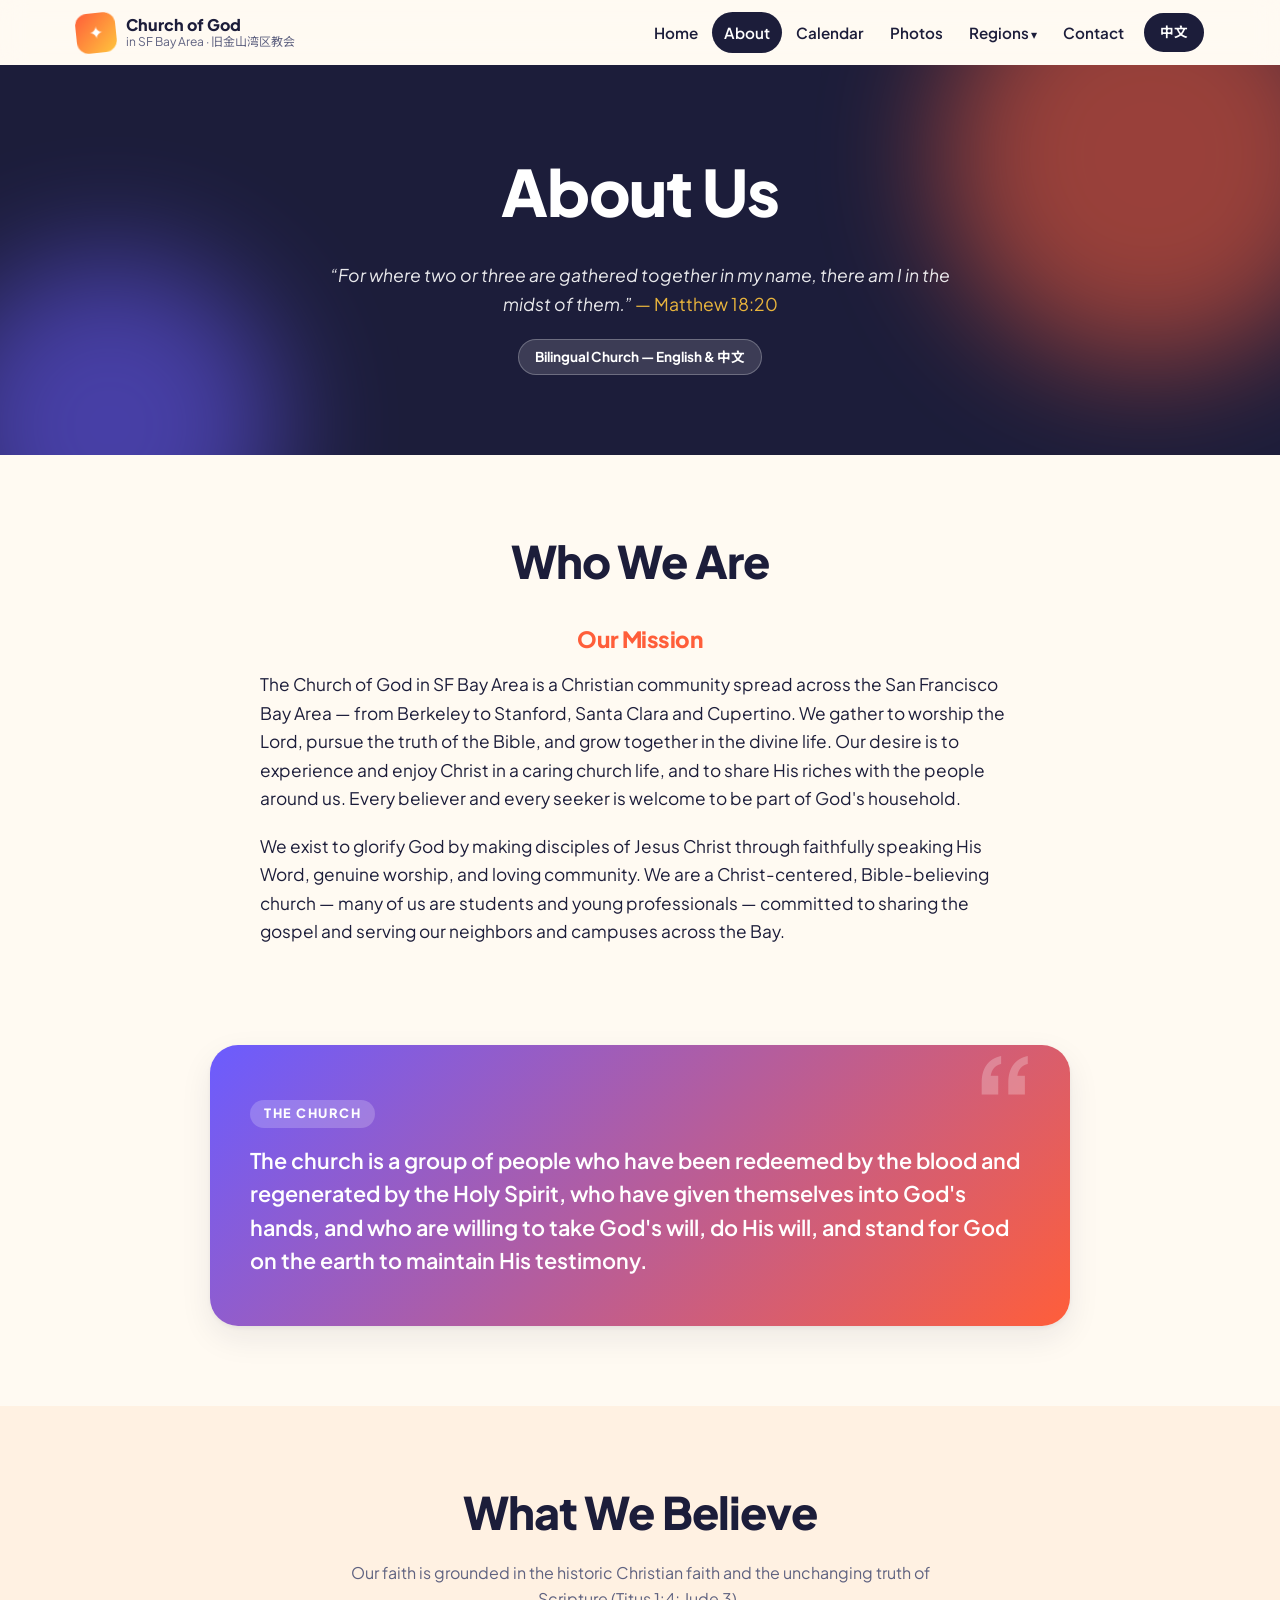
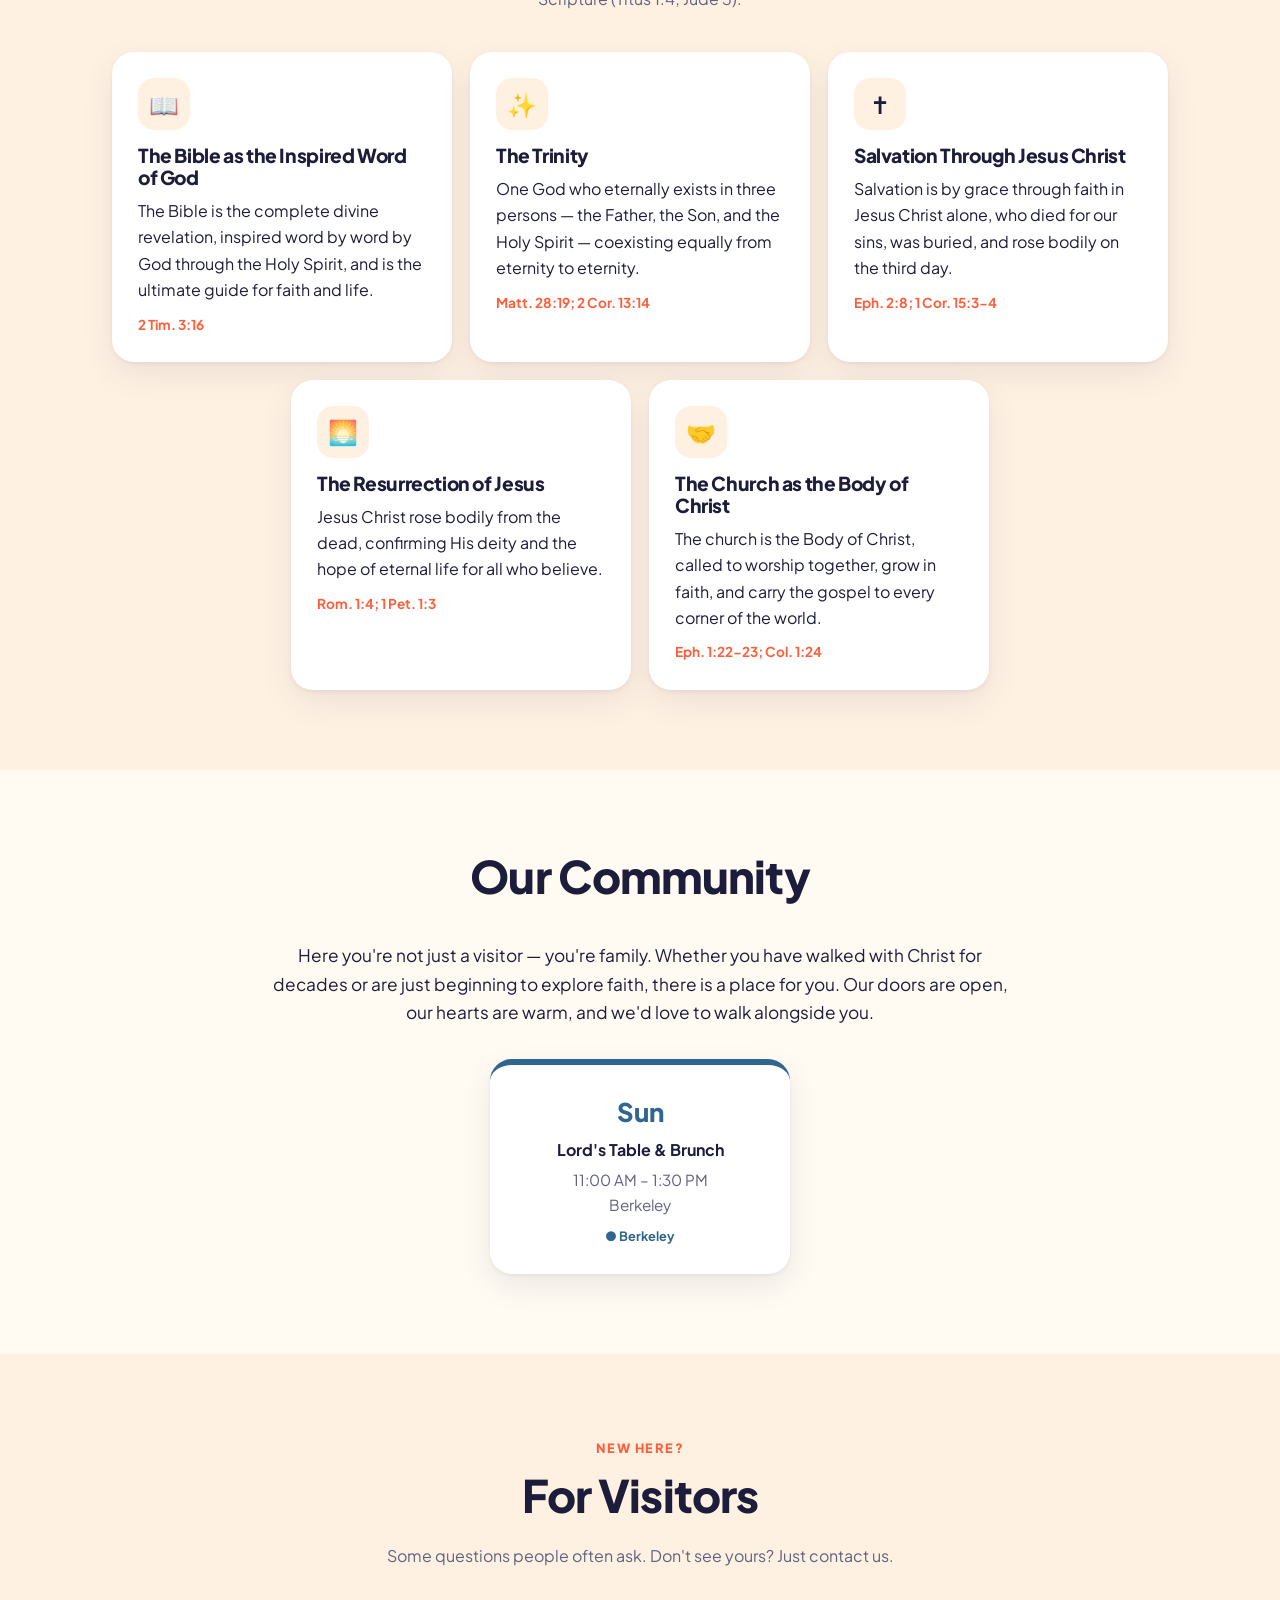
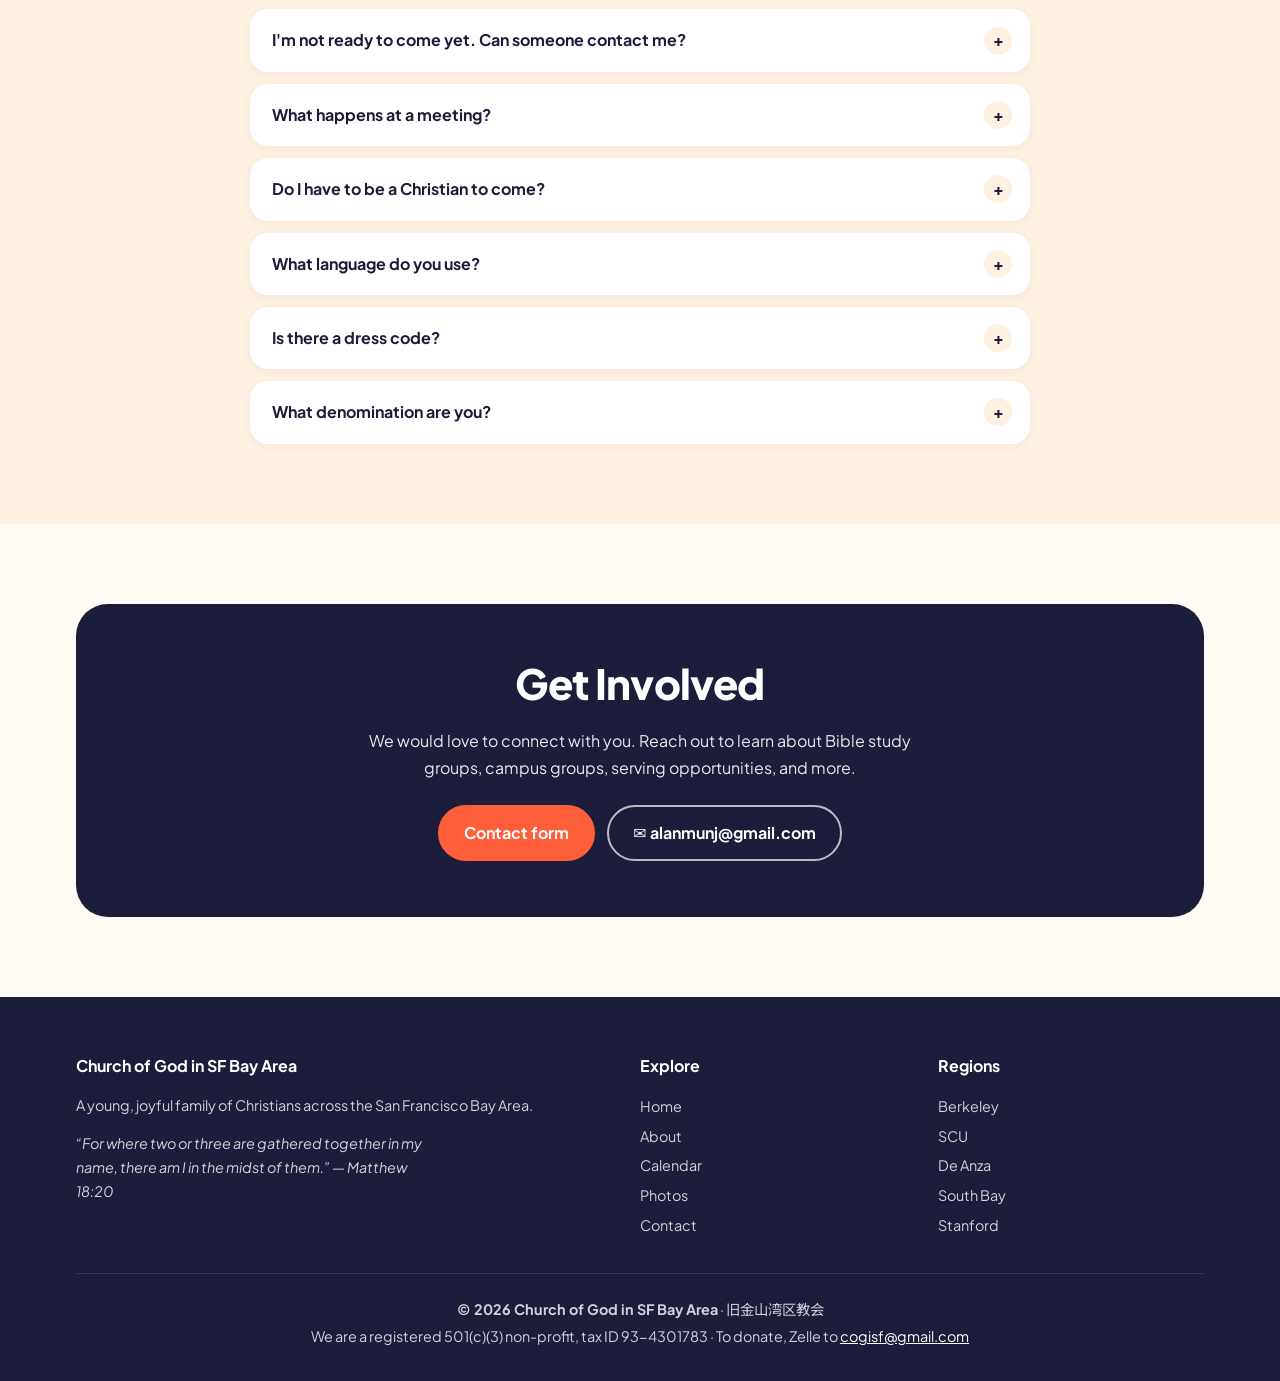
==== about.html @ 0b951b3f "Redesign: English default with 中文 toggle, About Us and Photos pages, SEO, Berkeley Sunday ends 1:30 " ====
<!doctype html>
<html lang="en">
<head>
  <meta charset="utf-8">
  <meta name="viewport" content="width=device-width, initial-scale=1">
  <title>About Us · Church of God in SF Bay Area</title>
  <meta name="description" content="About the Church of God in SF Bay Area (旧金山湾区教会): who we are, what we believe, our community, and answers for first-time visitors.">
  <link rel="canonical" href="https://cog-sf-bay.pages.dev/about">
  <meta property="og:type" content="website">
  <meta property="og:site_name" content="Church of God in SF Bay Area">
  <meta property="og:title" content="About Us · Church of God in SF Bay Area">
  <meta property="og:url" content="https://cog-sf-bay.pages.dev/about">
  <link rel="icon" href="favicon.svg" type="image/svg+xml">
  <script>try{if(localStorage.getItem("lang")==="zh")document.documentElement.lang="zh-CN"}catch(e){}</script>
  <link rel="preconnect" href="https://fonts.googleapis.com">
  <link rel="preconnect" href="https://fonts.gstatic.com" crossorigin>
  <link rel="stylesheet" href="https://fonts.googleapis.com/css2?family=Plus+Jakarta+Sans:wght@400;600;700;800&family=Noto+Sans+SC:wght@400;700;800&display=swap">
  <link rel="stylesheet" href="css/style.css">
</head>
<body data-title-en="About Us · Church of God in SF Bay Area" data-title-zh="关于我们 · 旧金山湾区教会">
  <header id="site-header"></header>

  <main>
    <section class="page-hero">
      <span class="blob b1"></span><span class="blob b2"></span>
      <div class="container">
        <h1><span class="en">About Us</span><span class="zh">关于我们</span></h1>
        <p class="verse">
          <span class="en">“For where two or three are gathered together in my name, there am I in the midst of them.” <cite>— Matthew 18:20</cite></span>
          <span class="zh">“因为无论在哪里，有两三个人奉我的名聚会，那里就有我在他们中间。” <cite>—— 马太福音 18:20</cite></span>
        </p>
        <span class="pill"><span class="en">Bilingual Church — English &amp; 中文</span><span class="zh">双语教会 — English &amp; 中文</span></span>
      </div>
    </section>

    <!-- Who We Are -->
    <section>
      <div class="container">
        <div class="section-head reveal">
          <h2 class="section-title"><span class="en">Who We Are</span><span class="zh">我们是谁</span></h2>
        </div>
        <div class="prose reveal">
          <h3 class="mission-title"><span class="en">Our Mission</span><span class="zh">我们的使命</span></h3>
          <p>
            <span class="en">The Church of God in SF Bay Area is a Christian community spread across the San Francisco Bay Area — from Berkeley to Stanford, Santa Clara and Cupertino. We gather to worship the Lord, pursue the truth of the Bible, and grow together in the divine life. Our desire is to experience and enjoy Christ in a caring church life, and to share His riches with the people around us. Every believer and every seeker is welcome to be part of God's household.</span>
            <span class="zh">旧金山湾区教会是遍布湾区的一群基督徒——从伯克利到斯坦福、圣塔克拉拉和库比蒂诺。我们聚在一起敬拜主、追求圣经的真理，并在神圣的生命里一同长大。我们的心愿是在彼此相顾的教会生活中经历并享受基督，也把基督的丰富分享给身边的人。欢迎每一位信徒和慕道朋友来成为神家里的人。</span>
          </p>
          <p>
            <span class="en">We exist to glorify God by making disciples of Jesus Christ through faithfully speaking His Word, genuine worship, and loving community. We are a Christ-centered, Bible-believing church — many of us are students and young professionals — committed to sharing the gospel and serving our neighbors and campuses across the Bay.</span>
            <span class="zh">我们存在是为了荣耀神：借着忠信地讲说神的话、真实的敬拜和相爱的群体，使人作耶稣基督的门徒。我们是以基督为中心、相信圣经的教会——其中很多是学生和年轻上班族——致力于传扬福音，服事湾区的邻舍和校园。</span>
          </p>
        </div>
      </div>
    </section>

    <!-- The Church -->
    <section style="padding-top: 0">
      <div class="container">
        <blockquote class="church-quote reveal">
          <span class="label"><span class="en">THE CHURCH</span><span class="zh">教会</span></span><br>
          <span class="en">The church is a group of people who have been redeemed by the blood and regenerated by the Holy Spirit, who have given themselves into God's hands, and who are willing to take God's will, do His will, and stand for God on the earth to maintain His testimony.</span>
          <span class="zh">教会是一班被血救赎、被圣灵重生的人，他们把自己交在神的手中，愿意接受神的旨意、遵行神的旨意，在地上为神站住，维持神的见证。</span>
        </blockquote>
      </div>
    </section>

    <!-- What We Believe -->
    <section class="calendar-section">
      <div class="container">
        <div class="section-head reveal">
          <h2 class="section-title"><span class="en">What We Believe</span><span class="zh">我们的信仰</span></h2>
          <p><span class="en">Our faith is grounded in the historic Christian faith and the unchanging truth of Scripture (Titus 1:4; Jude 3).</span><span class="zh">我们的信仰建立在历代基督徒共同的信仰和永不改变的圣经真理上（多一4；犹3）。</span></p>
        </div>
        <div class="belief-grid">
          <div class="belief reveal">
            <div class="icon">📖</div>
            <h3><span class="en">The Bible as the Inspired Word of God</span><span class="zh">圣经是神所默示的话</span></h3>
            <p><span class="en">The Bible is the complete divine revelation, inspired word by word by God through the Holy Spirit, and is the ultimate guide for faith and life.</span><span class="zh">圣经是神完整的启示，是神借着圣灵逐字默示的，是信仰和生活最终的准则。</span></p>
            <div class="refs"><span class="en">2 Tim. 3:16</span><span class="zh">提后三16</span></div>
          </div>
          <div class="belief reveal">
            <div class="icon">✨</div>
            <h3><span class="en">The Trinity</span><span class="zh">三一神</span></h3>
            <p><span class="en">One God who eternally exists in three persons — the Father, the Son, and the Holy Spirit — coexisting equally from eternity to eternity.</span><span class="zh">独一的神，永远存在为父、子、圣灵三者，从永远到永远同时并存、同等。</span></p>
            <div class="refs"><span class="en">Matt. 28:19; 2 Cor. 13:14</span><span class="zh">太二八19；林后十三14</span></div>
          </div>
          <div class="belief reveal">
            <div class="icon">✝️</div>
            <h3><span class="en">Salvation Through Jesus Christ</span><span class="zh">借着耶稣基督得救</span></h3>
            <p><span class="en">Salvation is by grace through faith in Jesus Christ alone, who died for our sins, was buried, and rose bodily on the third day.</span><span class="zh">得救是本乎恩、借着信，唯独信耶稣基督。祂为我们的罪死了，埋葬了，第三天身体复活。</span></p>
            <div class="refs"><span class="en">Eph. 2:8; 1 Cor. 15:3-4</span><span class="zh">弗二8；林前十五3～4</span></div>
          </div>
          <div class="belief reveal">
            <div class="icon">🌅</div>
            <h3><span class="en">The Resurrection of Jesus</span><span class="zh">耶稣的复活</span></h3>
            <p><span class="en">Jesus Christ rose bodily from the dead, confirming His deity and the hope of eternal life for all who believe.</span><span class="zh">耶稣基督身体从死里复活，证实祂是神，也给一切信的人永远生命的盼望。</span></p>
            <div class="refs"><span class="en">Rom. 1:4; 1 Pet. 1:3</span><span class="zh">罗一4；彼前一3</span></div>
          </div>
          <div class="belief reveal">
            <div class="icon">🤝</div>
            <h3><span class="en">The Church as the Body of Christ</span><span class="zh">教会是基督的身体</span></h3>
            <p><span class="en">The church is the Body of Christ, called to worship together, grow in faith, and carry the gospel to every corner of the world.</span><span class="zh">教会是基督的身体，蒙召一同敬拜、在信心里长大，并把福音带到地极。</span></p>
            <div class="refs"><span class="en">Eph. 1:22-23; Col. 1:24</span><span class="zh">弗一22～23；西一24</span></div>
          </div>
        </div>
      </div>
    </section>

    <!-- Our Community -->
    <section>
      <div class="container">
        <div class="section-head reveal">
          <h2 class="section-title"><span class="en">Our Community</span><span class="zh">我们的群体</span></h2>
        </div>
        <div class="prose reveal" style="text-align:center; margin-bottom: 32px">
          <p>
            <span class="en">Here you're not just a visitor — you're family. Whether you have walked with Christ for decades or are just beginning to explore faith, there is a place for you. Our doors are open, our hearts are warm, and we'd love to walk alongside you.</span>
            <span class="zh">在这里，你不只是访客，而是家人。不论你已经跟随基督几十年，还是刚开始认识信仰，这里都有你的位置。我们的门敞开着，我们的心是火热的，很愿意与你同行。</span>
          </p>
        </div>
        <div id="weekly-root" class="reveal"></div>
      </div>
    </section>

    <!-- For Visitors (FAQ) -->
    <section class="calendar-section">
      <div class="container">
        <div class="section-head reveal">
          <span class="eyebrow"><span class="en">New here?</span><span class="zh">第一次来？</span></span>
          <h2 class="section-title"><span class="en">For Visitors</span><span class="zh">给新朋友</span></h2>
          <p><span class="en">Some questions people often ask. Don't see yours? Just contact us.</span><span class="zh">大家常问的问题。没有找到你的问题？欢迎直接联系我们。</span></p>
        </div>
        <div class="faq reveal">
          <details>
            <summary><span class="en">I'm not ready to come yet. Can someone contact me?</span><span class="zh">我还没准备好来聚会，可以先有人联系我吗？</span></summary>
            <div class="answer"><span class="en">Of course! Coming to a meeting isn't the only way to get to know us. Leave your contact info through the contact form and we'll reach out in whatever way is most comfortable for you.</span><span class="zh">当然可以！来聚会不是认识我们的唯一方式。通过联系表格留下你的联系方式，我们会用你觉得最舒服的方式联系你。</span></div>
          </details>
          <details>
            <summary><span class="en">What happens at a meeting?</span><span class="zh">聚会是什么样的？</span></summary>
            <div class="answer"><span class="en">Expect a warm welcome and joyful people. We sing to the Lord, read and share the Bible, pray together, and often share a meal. There's no fixed ritual — we simply want to worship the Lord in spirit and truthfulness (John 4:24).</span><span class="zh">你会受到热情的欢迎，见到一群喜乐的人。我们一起向主唱诗、读经分享、祷告，常常也一起吃饭。没有固定的仪式——我们只是愿意在灵和真实里敬拜主（约四24）。</span></div>
          </details>
          <details>
            <summary><span class="en">Do I have to be a Christian to come?</span><span class="zh">一定要是基督徒才能来吗？</span></summary>
            <div class="answer"><span class="en">Not at all. Friends who are curious about the Bible or about Jesus are very welcome. Come with your questions!</span><span class="zh">完全不用。对圣经或耶稣好奇的朋友都非常欢迎，带着你的问题来吧！</span></div>
          </details>
          <details>
            <summary><span class="en">What language do you use?</span><span class="zh">聚会用什么语言？</span></summary>
            <div class="answer"><span class="en">We are a bilingual church. Meetings use English and Chinese (中文), and someone is always happy to help translate.</span><span class="zh">我们是双语教会，聚会使用英文和中文，也总有人乐意帮忙翻译。</span></div>
          </details>
          <details>
            <summary><span class="en">Is there a dress code?</span><span class="zh">需要穿正装吗？</span></summary>
            <div class="answer"><span class="en">No dress code — come as you are.</span><span class="zh">没有着装要求，穿得自在就好。</span></div>
          </details>
          <details>
            <summary><span class="en">What denomination are you?</span><span class="zh">你们属于哪个宗派？</span></summary>
            <div class="answer"><span class="en">We are not part of any denomination. We simply meet as Christians in the Bay Area and receive all believers, just as Christ has received us (Rom. 15:7).</span><span class="zh">我们不属于任何宗派，只是在湾区单纯地以基督徒的身份聚会，接纳所有信徒，正如基督接纳了我们（罗十五7）。</span></div>
          </details>
        </div>
      </div>
    </section>

    <!-- Get Involved -->
    <section id="contact">
      <div class="container">
        <div class="cta-band reveal">
          <span class="blob b1"></span><span class="blob b2"></span>
          <h2><span class="en">Get Involved</span><span class="zh">参与其中</span></h2>
          <p><span class="en">We would love to connect with you. Reach out to learn about Bible study groups, campus groups, serving opportunities, and more.</span><span class="zh">很希望认识你！欢迎联系我们，了解读经小组、校园小组、服事机会等等。</span></p>
          <div id="contact-root"></div>
        </div>
      </div>
    </section>
  </main>

  <footer id="site-footer"></footer>

  <script src="data/site.js"></script>
  <script src="data/schedule.js"></script>
  <script src="data/photos.js"></script>
  <script src="js/app.js"></script>
</body>
</html>
---- css/style.css ----
:root {
  --bg: #fffaf2;
  --surface: #ffffff;
  --surface-2: #fff1e2;
  --ink: #1c1d3a;
  --muted: #5f6280;
  --line: #efe6d8;
  --coral: #ff5e3a;
  --sun: #ffc53d;
  --teal: #12a594;
  --violet: #6b5cff;
  --radius: 22px;
  --shadow: 0 2px 4px rgba(28, 29, 58, 0.05), 0 12px 32px rgba(28, 29, 58, 0.08);
  --font: "Plus Jakarta Sans", "Noto Sans SC", "PingFang SC", "Microsoft YaHei", system-ui, sans-serif;
}

* { box-sizing: border-box; }

html { scroll-behavior: smooth; scroll-padding-top: 84px; }

body {
  margin: 0;
  background: var(--bg);
  color: var(--ink);
  font-family: var(--font);
  font-size: 16px;
  line-height: 1.65;
}
/* The tilted marquee and floating blobs poke past the edges; clip them without
   creating a scroll container (which would break the sticky header). */
main { overflow-x: clip; }

/* English is the default; 中文 shows when <html lang="zh-CN">. */
html:not([lang="zh-CN"]) .zh { display: none !important; }
html[lang="zh-CN"] .en { display: none !important; }

a { color: var(--coral); }
img { max-width: 100%; display: block; }

h1, h2, h3 { line-height: 1.15; margin: 0 0 0.5em; letter-spacing: -0.02em; }

.container { max-width: 1160px; margin: 0 auto; padding: 0 16px; }

section { padding: 80px 0; }

.eyebrow {
  display: inline-block;
  font-size: 0.8rem;
  font-weight: 800;
  letter-spacing: 0.12em;
  text-transform: uppercase;
  color: var(--coral);
  margin-bottom: 10px;
}

.section-head { text-align: center; margin-bottom: 40px; }
.section-head p { color: var(--muted); max-width: 620px; margin: 0 auto; }
.section-title { font-size: clamp(1.9rem, 4.5vw, 2.8rem); font-weight: 800; }

.muted { color: var(--muted); }
.empty-note { text-align: center; color: var(--muted); margin: 0; }

/* ---------- buttons ---------- */

.btn {
  display: inline-flex;
  align-items: center;
  gap: 8px;
  padding: 13px 24px;
  border-radius: 999px;
  background: var(--coral);
  color: #fff;
  text-decoration: none;
  font-weight: 700;
  border: 2px solid var(--coral);
  transition: transform 0.15s, box-shadow 0.15s;
  cursor: pointer;
  font-family: inherit;
  font-size: 1rem;
}
.btn:hover { transform: translateY(-2px); box-shadow: 0 8px 20px rgba(255, 94, 58, 0.35); }
.btn-ghost { background: transparent; color: var(--ink); border-color: var(--ink); }
.btn-ghost:hover { box-shadow: 0 8px 20px rgba(28, 29, 58, 0.15); }
.btn-white { background: #fff; color: var(--ink); border-color: #fff; }
.btn-outline-white { background: transparent; color: #fff; border-color: rgba(255, 255, 255, 0.7); }

/* ---------- header ---------- */

#site-header {
  position: sticky;
  top: 0;
  z-index: 50;
  background: rgba(255, 250, 242, 0.85);
  backdrop-filter: blur(12px);
  -webkit-backdrop-filter: blur(12px);
  transition: box-shadow 0.2s;
}
#site-header.scrolled { box-shadow: 0 4px 20px rgba(28, 29, 58, 0.08); }
.header-inner {
  max-width: 1160px;
  margin: 0 auto;
  padding: 12px 16px;
  display: flex;
  align-items: center;
  gap: 12px;
}
.brand {
  display: flex;
  align-items: center;
  gap: 10px;
  color: var(--ink);
  text-decoration: none;
  margin-right: auto;
}
.brand-logo {
  width: 40px;
  height: 40px;
  border-radius: 12px;
  background: linear-gradient(135deg, var(--coral), var(--sun));
  color: #fff;
  display: grid;
  place-items: center;
  font-weight: 800;
  font-size: 1.1rem;
  transform: rotate(-6deg);
  transition: transform 0.3s;
}
.brand:hover .brand-logo { transform: rotate(6deg) scale(1.05); }
.brand-text { display: flex; flex-direction: column; line-height: 1.15; }
.brand-text b { font-size: 1rem; font-weight: 800; }
.brand-text small { color: var(--muted); font-size: 0.75rem; }

.nav { display: flex; align-items: center; gap: 2px; }
.nav > a, .nav summary {
  color: var(--ink);
  text-decoration: none;
  padding: 8px 12px;
  border-radius: 999px;
  cursor: pointer;
  font-weight: 600;
  font-size: 0.95rem;
}
.nav > a:hover, .nav summary:hover { background: var(--surface-2); }
.nav > a.active { background: var(--ink); color: #fff; }

.nav-regions { position: relative; }
.nav-regions summary { list-style: none; }
.nav-regions summary::-webkit-details-marker { display: none; }
.nav-regions summary::after { content: " ▾"; font-size: 0.8em; }
.nav-regions .menu {
  position: absolute;
  right: 0;
  top: calc(100% + 8px);
  min-width: 200px;
  background: var(--surface);
  border-radius: 16px;
  box-shadow: var(--shadow);
  padding: 8px;
}
.nav-regions .menu a {
  display: flex;
  align-items: center;
  gap: 10px;
  padding: 9px 12px;
  border-radius: 10px;
  color: var(--ink);
  text-decoration: none;
  font-weight: 600;
}
.nav-regions .menu a:hover { background: var(--surface-2); }

.dot {
  display: inline-block;
  width: 10px;
  height: 10px;
  border-radius: 50%;
  background: var(--rc, var(--coral));
  flex: none;
}

.lang-btn {
  margin-left: 6px;
  border: 2px solid var(--ink);
  background: var(--ink);
  color: #fff;
  border-radius: 999px;
  padding: 6px 14px;
  font: inherit;
  font-weight: 700;
  font-size: 0.85rem;
  cursor: pointer;
  transition: transform 0.15s;
}
.lang-btn:hover { transform: scale(1.06); }

.menu-btn {
  display: none;
  background: var(--ink);
  border: 0;
  color: #fff;
  border-radius: 12px;
  width: 42px;
  height: 42px;
  font-size: 1.2rem;
  cursor: pointer;
}

@media (max-width: 900px) {
  .menu-btn { display: block; }
  .header-inner { flex-wrap: wrap; }
  .nav {
    display: none;
    width: 100%;
    flex-direction: column;
    align-items: stretch;
    padding: 8px 0 12px;
  }
  #site-header.open .nav { display: flex; }
  .nav-regions .menu { position: static; box-shadow: none; background: var(--surface-2); margin: 4px 0; }
  .lang-btn { align-self: flex-start; margin: 8px 12px 0; }
}

/* ---------- hero ---------- */

.hero {
  position: relative;
  overflow: hidden;
  background: var(--ink);
  color: #fff;
  padding: 110px 0 120px;
}
.blob {
  position: absolute;
  border-radius: 50%;
  filter: blur(60px);
  opacity: 0.55;
  animation: float 14s ease-in-out infinite;
}
.blob.b1 { width: 420px; height: 420px; background: var(--coral); top: -120px; right: -80px; }
.blob.b2 { width: 340px; height: 340px; background: var(--violet); bottom: -140px; left: -60px; animation-delay: -5s; }
.blob.b3 { width: 260px; height: 260px; background: var(--sun); top: 40%; left: 55%; opacity: 0.35; animation-delay: -9s; }
@keyframes float {
  0%, 100% { transform: translate(0, 0) scale(1); }
  33% { transform: translate(30px, -20px) scale(1.08); }
  66% { transform: translate(-20px, 25px) scale(0.95); }
}
.hero .container { position: relative; }
.hero-badge {
  display: inline-flex;
  align-items: center;
  gap: 8px;
  background: rgba(255, 255, 255, 0.12);
  border: 1px solid rgba(255, 255, 255, 0.2);
  padding: 6px 14px;
  border-radius: 999px;
  font-size: 0.85rem;
  font-weight: 600;
  margin-bottom: 22px;
}
.hero-badge .pulse {
  width: 8px;
  height: 8px;
  border-radius: 50%;
  background: var(--sun);
  box-shadow: 0 0 0 0 rgba(255, 197, 61, 0.7);
  animation: pulse 2s infinite;
}
@keyframes pulse {
  0% { box-shadow: 0 0 0 0 rgba(255, 197, 61, 0.7); }
  70% { box-shadow: 0 0 0 10px rgba(255, 197, 61, 0); }
  100% { box-shadow: 0 0 0 0 rgba(255, 197, 61, 0); }
}
.hero h1 {
  font-size: clamp(2.6rem, 8vw, 5.2rem);
  font-weight: 800;
  line-height: 1.02;
  max-width: 900px;
}
.hl {
  background: linear-gradient(90deg, var(--sun), var(--coral));
  -webkit-background-clip: text;
  background-clip: text;
  color: transparent;
}
.hero .lead { font-size: clamp(1.05rem, 2.4vw, 1.3rem); max-width: 640px; opacity: 0.9; margin: 0 0 32px; }
.hero-ctas { display: flex; gap: 12px; flex-wrap: wrap; }
.hero-chips { display: flex; flex-wrap: wrap; gap: 10px; margin-top: 44px; }
.hero-chips a {
  display: inline-flex;
  align-items: center;
  gap: 8px;
  color: #fff;
  text-decoration: none;
  background: rgba(255, 255, 255, 0.1);
  border: 1px solid rgba(255, 255, 255, 0.18);
  padding: 8px 16px;
  border-radius: 999px;
  font-weight: 600;
  font-size: 0.9rem;
  transition: background 0.15s, transform 0.15s;
}
.hero-chips a:hover { background: var(--rc); transform: translateY(-3px); }

/* page hero (about, photos) */
.page-hero {
  position: relative;
  overflow: hidden;
  background: var(--ink);
  color: #fff;
  text-align: center;
  padding: 90px 0 80px;
}
.page-hero h1 { font-size: clamp(2.4rem, 7vw, 4rem); font-weight: 800; }
.page-hero .verse { font-size: 1.1rem; opacity: 0.9; max-width: 640px; margin: 0 auto 20px; font-style: italic; }
.page-hero .verse cite { font-style: normal; color: var(--sun); white-space: nowrap; }
.pill {
  display: inline-block;
  background: rgba(255, 255, 255, 0.14);
  border: 1px solid rgba(255, 255, 255, 0.25);
  padding: 6px 16px;
  border-radius: 999px;
  font-size: 0.85rem;
  font-weight: 700;
}

/* ---------- marquee ---------- */

.marquee {
  background: var(--coral);
  color: #fff;
  overflow: hidden;
  white-space: nowrap;
  padding: 16px 0;
  transform: rotate(-1.5deg);
  margin: -14px -10px 0;
  position: relative;
  z-index: 2;
}
.marquee-track {
  display: inline-block;
  animation: marquee 28s linear infinite;
  font-weight: 800;
  font-size: 1.25rem;
  letter-spacing: 0.02em;
}
.marquee-track span { margin: 0 18px; }
.marquee-track .star { color: var(--sun); }
@keyframes marquee {
  from { transform: translateX(0); }
  to { transform: translateX(-50%); }
}

/* ---------- region cards ---------- */

.region-grid {
  display: grid;
  grid-template-columns: repeat(auto-fill, minmax(200px, 1fr));
  gap: 18px;
}
.region-card {
  position: relative;
  overflow: hidden;
  display: flex;
  flex-direction: column;
  background: var(--surface);
  border-radius: var(--radius);
  padding: 24px;
  text-decoration: none;
  color: var(--ink);
  box-shadow: var(--shadow);
  transition: transform 0.2s, box-shadow 0.2s;
  min-height: 220px;
}
.region-card::before {
  content: "";
  position: absolute;
  width: 140px;
  height: 140px;
  border-radius: 50%;
  background: var(--rc);
  opacity: 0.12;
  top: -50px;
  right: -50px;
  transition: transform 0.4s;
}
.region-card:hover { transform: translateY(-6px) rotate(-0.5deg); box-shadow: 0 20px 40px rgba(28, 29, 58, 0.14); }
.region-card:hover::before { transform: scale(2.6); }
.region-card h3 { font-size: 1.4rem; font-weight: 800; color: var(--rc); margin-bottom: 2px; position: relative; }
.region-card .area { color: var(--muted); font-size: 0.85rem; margin: 0 0 14px; position: relative; }
.region-card .summary { font-size: 0.9rem; margin: 0 0 16px; flex: 1; position: relative; }
.region-card .more {
  position: relative;
  align-self: flex-start;
  background: var(--rc);
  color: #fff;
  font-weight: 700;
  font-size: 0.85rem;
  padding: 6px 14px;
  border-radius: 999px;
}

/* ---------- calendar ---------- */

.calendar-section { background: var(--surface-2); }
.cal-toolbar {
  display: flex;
  align-items: center;
  justify-content: center;
  gap: 8px;
  flex-wrap: wrap;
  margin-bottom: 16px;
}
.cal-toolbar button, .cal-filters button {
  font: inherit;
  font-size: 0.9rem;
  font-weight: 600;
  border: 2px solid var(--line);
  background: var(--surface);
  color: var(--ink);
  border-radius: 999px;
  padding: 7px 16px;
  cursor: pointer;
  transition: border-color 0.15s, transform 0.15s;
}
.cal-toolbar button:hover:not(:disabled), .cal-filters button:hover { border-color: var(--ink); transform: translateY(-1px); }
.cal-toolbar button:disabled { opacity: 0.45; cursor: default; }
.cal-range { font-weight: 800; font-size: 1.15rem; min-width: 180px; text-align: center; }

.cal-filters { display: flex; justify-content: center; flex-wrap: wrap; gap: 8px; margin-bottom: 22px; }
.cal-filters button { display: inline-flex; align-items: center; gap: 6px; }
.cal-filters button.active { background: var(--ink); color: #fff; border-color: var(--ink); }
.cal-filters button[data-filter="all"] .dot { display: none; }

.cal-grid { display: grid; grid-template-columns: repeat(7, minmax(0, 1fr)); gap: 10px; }
.cal-day {
  background: var(--surface);
  border: 2px solid transparent;
  border-radius: 18px;
  padding: 12px;
  min-height: 170px;
  box-shadow: 0 2px 8px rgba(28, 29, 58, 0.04);
}
.cal-day.is-today { border-color: var(--coral); }
.cal-day-head {
  display: flex;
  justify-content: space-between;
  align-items: baseline;
  margin-bottom: 10px;
}
.cal-day-head .dow { font-weight: 800; }
.cal-day-head .date { color: var(--muted); font-size: 0.85rem; font-weight: 600; }
.is-today .cal-day-head .date { background: var(--coral); color: #fff; border-radius: 999px; padding: 0 9px; }
.cal-none { color: var(--line); text-align: center; padding-top: 28px; font-size: 1.4rem; }

.cal-item {
  background: color-mix(in srgb, var(--rc) 12%, white);
  border-radius: 12px;
  padding: 10px;
  margin-bottom: 8px;
  font-size: 0.82rem;
  line-height: 1.4;
  border-left: 4px solid var(--rc);
  animation: pop 0.35s ease both;
}
.cal-item.special { background: color-mix(in srgb, var(--sun) 28%, white); }
@keyframes pop { from { opacity: 0; transform: scale(0.94); } to { opacity: 1; transform: none; } }
.ci-time { font-weight: 700; color: var(--rc); }
.ci-title { font-weight: 800; margin: 2px 0; }
.ci-meta { color: var(--muted); }
.ci-add {
  display: inline-block;
  margin-top: 6px;
  font-size: 0.75rem;
  font-weight: 700;
  color: var(--ink);
  text-decoration: none;
  background: #fff;
  border-radius: 999px;
  padding: 2px 10px;
}
.ci-add:hover { background: var(--ink); color: #fff; }

@media (max-width: 900px) {
  .cal-grid { grid-template-columns: 1fr; }
  .cal-day { min-height: 0; }
  .cal-day.is-empty { padding: 10px 12px; }
  .cal-day.is-empty .cal-day-head { margin: 0; }
  .cal-day.is-empty .cal-none { display: none; }
}

/* ---------- weekly cards ---------- */

.weekly-cards {
  display: grid;
  grid-template-columns: repeat(auto-fit, minmax(240px, 300px));
  justify-content: center;
  gap: 16px;
}
.weekly-card {
  background: var(--surface);
  border-radius: var(--radius);
  padding: 26px;
  text-align: center;
  box-shadow: var(--shadow);
  border-top: 6px solid var(--rc);
  transition: transform 0.2s;
}
.weekly-card:hover { transform: translateY(-4px); }
.wc-day { font-size: 1.6rem; font-weight: 800; color: var(--rc); }
.wc-title { font-weight: 700; margin: 4px 0; }
.wc-time, .wc-place { color: var(--muted); font-size: 0.95rem; }
.wc-region { display: inline-block; margin-top: 8px; font-size: 0.8rem; font-weight: 700; color: var(--rc); }

/* ---------- photos ---------- */

.photo-grid {
  display: grid;
  grid-template-columns: repeat(auto-fill, minmax(220px, 1fr));
  gap: 14px;
}
/* Mosaic previews show 7 photos: one tall tile + six, which exactly fills 4 or 2 columns. */
.photo-grid.mosaic { grid-template-columns: repeat(4, 1fr); grid-auto-rows: 200px; }
@media (max-width: 700px) { .photo-grid.mosaic { grid-template-columns: repeat(2, 1fr); grid-auto-rows: 150px; } }
.photo-grid.mosaic .photo:nth-child(6n + 1) { grid-row: span 2; }
.photo {
  position: relative;
  overflow: hidden;
  border-radius: 18px;
  background: var(--surface-2);
  aspect-ratio: 4 / 3;
  cursor: zoom-in;
  border: 0;
  padding: 0;
  font: inherit;
  color: inherit;
}
.photo-grid.mosaic .photo { aspect-ratio: auto; height: 100%; }
.photo img { width: 100%; height: 100%; object-fit: cover; transition: transform 0.5s; }
.photo:hover img { transform: scale(1.07); }
.photo .cap {
  position: absolute;
  left: 0;
  right: 0;
  bottom: 0;
  padding: 24px 14px 12px;
  background: linear-gradient(transparent, rgba(0, 0, 0, 0.65));
  color: #fff;
  font-size: 0.85rem;
  font-weight: 600;
  text-align: left;
  opacity: 0;
  transform: translateY(8px);
  transition: opacity 0.25s, transform 0.25s;
}
.photo:hover .cap, .photo:focus-visible .cap { opacity: 1; transform: none; }
.photo.placeholder {
  cursor: default;
  display: grid;
  place-items: center;
  text-align: center;
  color: var(--muted);
  background:
    repeating-linear-gradient(45deg, transparent 0 14px, rgba(255, 94, 58, 0.06) 14px 28px),
    var(--surface-2);
  border: 2px dashed color-mix(in srgb, var(--rc, var(--coral)) 45%, transparent);
}
.photo.placeholder .ph-icon { font-size: 2rem; display: block; margin-bottom: 4px; }
.photo.placeholder small { font-weight: 600; }
.photo-filters { display: flex; justify-content: center; flex-wrap: wrap; gap: 8px; margin-bottom: 26px; }
.photo-filters button {
  font: inherit;
  font-weight: 600;
  font-size: 0.9rem;
  border: 2px solid var(--line);
  background: var(--surface);
  border-radius: 999px;
  padding: 7px 16px;
  cursor: pointer;
}
.photo-filters button.active { background: var(--ink); color: #fff; border-color: var(--ink); }
.photos-cta { text-align: center; margin-top: 28px; }

.lightbox {
  position: fixed;
  inset: 0;
  z-index: 100;
  background: rgba(15, 16, 35, 0.92);
  display: none;
  align-items: center;
  justify-content: center;
  padding: 16px;
}
.lightbox.open { display: flex; }
.lightbox figure { margin: 0; max-width: 1000px; width: 100%; text-align: center; }
.lightbox img { max-height: 80vh; margin: 0 auto; border-radius: 12px; }
.lightbox figcaption { color: #fff; margin-top: 12px; }
.lb-btn {
  position: absolute;
  background: rgba(255, 255, 255, 0.15);
  color: #fff;
  border: 0;
  width: 48px;
  height: 48px;
  border-radius: 50%;
  font-size: 1.4rem;
  cursor: pointer;
}
.lb-btn:hover { background: var(--coral); }
.lb-close { top: 16px; right: 16px; }
.lb-prev { left: 16px; top: 50%; transform: translateY(-50%); }
.lb-next { right: 16px; top: 50%; transform: translateY(-50%); }

/* ---------- events ---------- */

.event-list { display: grid; gap: 14px; max-width: 780px; margin: 0 auto; }
.event {
  display: flex;
  gap: 18px;
  background: var(--surface);
  border-radius: var(--radius);
  padding: 18px;
  box-shadow: var(--shadow);
  transition: transform 0.2s;
}
.event:hover { transform: translateX(4px); }
.event-date {
  flex: none;
  width: 70px;
  text-align: center;
  border-radius: 16px;
  background: var(--rc);
  color: #fff;
  padding: 8px 0;
  display: flex;
  flex-direction: column;
  line-height: 1.2;
}
.event-date .d { font-size: 1.7rem; font-weight: 800; }
.event-date .m, .event-date .w { font-size: 0.75rem; font-weight: 600; opacity: 0.9; }
.event-body h3 { font-size: 1.15rem; margin-bottom: 2px; }
.event-body p { margin: 4px 0 0; }
.event-body .meta { color: var(--muted); font-size: 0.9rem; }

/* ---------- region hero ---------- */

.region-hero {
  position: relative;
  overflow: hidden;
  background: var(--rc);
  color: #fff;
  padding: 70px 0 80px;
}
.region-hero::after {
  content: "";
  position: absolute;
  width: 380px;
  height: 380px;
  border-radius: 50%;
  background: rgba(255, 255, 255, 0.12);
  right: -100px;
  top: -120px;
  animation: float 14s ease-in-out infinite;
}
.region-hero .container { position: relative; z-index: 1; }
.region-hero .back { color: #fff; opacity: 0.85; text-decoration: none; font-weight: 600; font-size: 0.9rem; }
.region-hero h1 { font-size: clamp(2.6rem, 8vw, 4.4rem); font-weight: 800; margin: 18px 0 0; }
.region-hero .area { opacity: 0.85; margin: 0 0 16px; font-weight: 600; }
.region-hero .intro { max-width: 640px; font-size: 1.1rem; margin: 0; }

/* ---------- about page ---------- */

.prose { max-width: 760px; margin: 0 auto; font-size: 1.08rem; }
.prose p { margin: 0 0 1.1em; }
.mission-title { text-align: center; font-size: 1.4rem; font-weight: 800; color: var(--coral); margin-bottom: 18px; }

.church-quote {
  position: relative;
  max-width: 860px;
  margin: 0 auto;
  background: linear-gradient(135deg, var(--violet), var(--coral));
  color: #fff;
  border-radius: 28px;
  padding: 48px 40px;
  font-size: clamp(1.1rem, 2.4vw, 1.35rem);
  font-weight: 600;
  line-height: 1.55;
  box-shadow: var(--shadow);
}
.church-quote .label {
  display: inline-block;
  background: rgba(255, 255, 255, 0.2);
  border-radius: 999px;
  padding: 4px 14px;
  font-size: 0.8rem;
  font-weight: 800;
  letter-spacing: 0.12em;
  margin-bottom: 16px;
}
.church-quote::before {
  content: "“";
  position: absolute;
  right: 28px;
  top: -10px;
  font-size: 9rem;
  line-height: 1;
  opacity: 0.25;
}

.belief-grid { display: flex; flex-wrap: wrap; justify-content: center; gap: 18px; }
.belief {
  flex: 0 1 340px;
  background: var(--surface);
  border-radius: var(--radius);
  padding: 26px;
  box-shadow: var(--shadow);
  transition: transform 0.2s, background 0.2s, color 0.2s;
}
.belief:hover { transform: translateY(-6px); background: var(--ink); color: #fff; }
.belief .icon {
  width: 52px;
  height: 52px;
  border-radius: 16px;
  display: grid;
  place-items: center;
  font-size: 1.5rem;
  background: var(--surface-2);
  margin-bottom: 14px;
}
.belief h3 { font-size: 1.2rem; font-weight: 800; }
.belief p { margin: 0 0 10px; }
.belief .refs { font-size: 0.85rem; font-weight: 700; color: var(--coral); }
.belief:hover .refs { color: var(--sun); }

.community { background: var(--surface-2); }
.community .prose { text-align: center; margin-bottom: 32px; }

.faq { max-width: 780px; margin: 0 auto; display: grid; gap: 12px; }
.faq details {
  background: var(--surface);
  border-radius: 18px;
  box-shadow: 0 2px 8px rgba(28, 29, 58, 0.05);
  overflow: hidden;
}
.faq summary {
  cursor: pointer;
  list-style: none;
  padding: 18px 56px 18px 22px;
  font-weight: 700;
  position: relative;
}
.faq summary::-webkit-details-marker { display: none; }
.faq summary::after {
  content: "+";
  position: absolute;
  right: 18px;
  top: 50%;
  transform: translateY(-50%);
  width: 28px;
  height: 28px;
  border-radius: 50%;
  background: var(--surface-2);
  display: grid;
  place-items: center;
  font-weight: 800;
  transition: transform 0.25s, background 0.25s;
}
.faq details[open] summary::after { transform: translateY(-50%) rotate(45deg); background: var(--coral); color: #fff; }
.faq .answer { padding: 0 22px 18px; color: var(--muted); }
.faq details[open] .answer { animation: pop 0.3s ease both; }

/* ---------- CTA band / contact ---------- */

.cta-band {
  position: relative;
  overflow: hidden;
  background: var(--ink);
  color: #fff;
  border-radius: 32px;
  padding: 56px 32px;
  text-align: center;
}
.cta-band .blob { opacity: 0.4; }
.cta-band > * { position: relative; }
.cta-band h2 { font-size: clamp(1.8rem, 4.5vw, 2.6rem); font-weight: 800; }
.cta-band p { max-width: 560px; margin: 0 auto 24px; opacity: 0.9; }
.contact-actions { display: flex; gap: 12px; justify-content: center; flex-wrap: wrap; }

/* ---------- footer ---------- */

#site-footer { background: var(--ink); color: rgba(255, 255, 255, 0.8); padding: 56px 0 28px; font-size: 0.9rem; }
.footer-grid { display: grid; grid-template-columns: 2fr 1fr 1fr; gap: 32px; margin-bottom: 32px; }
.footer-grid h4 { color: #fff; margin: 0 0 12px; font-size: 1rem; }
.footer-grid a { color: rgba(255, 255, 255, 0.8); text-decoration: none; display: block; padding: 3px 0; }
.footer-grid a:hover { color: var(--sun); }
.footer-verse { font-style: italic; max-width: 360px; }
.footer-bottom { border-top: 1px solid rgba(255, 255, 255, 0.12); padding-top: 20px; text-align: center; }
.footer-bottom p { margin: 4px 0; }
.footer-bottom a { color: #fff; }
@media (max-width: 760px) { .footer-grid { grid-template-columns: 1fr; } }

/* ---------- back to top ---------- */

.to-top {
  position: fixed;
  right: 18px;
  bottom: 18px;
  z-index: 40;
  width: 48px;
  height: 48px;
  border-radius: 50%;
  border: 0;
  background: var(--coral);
  color: #fff;
  font-size: 1.3rem;
  cursor: pointer;
  box-shadow: 0 8px 20px rgba(255, 94, 58, 0.4);
  opacity: 0;
  transform: translateY(20px);
  pointer-events: none;
  transition: opacity 0.25s, transform 0.25s;
}
.to-top.show { opacity: 1; transform: none; pointer-events: auto; }

/* ---------- scroll reveal ---------- */

.reveal { opacity: 0; transform: translateY(28px); transition: opacity 0.7s ease, transform 0.7s ease; }
.reveal.in { opacity: 1; transform: none; }

@media (prefers-reduced-motion: reduce) {
  *, *::before, *::after { animation: none !important; transition: none !important; }
  .reveal { opacity: 1; transform: none; }
  html { scroll-behavior: auto; }
}
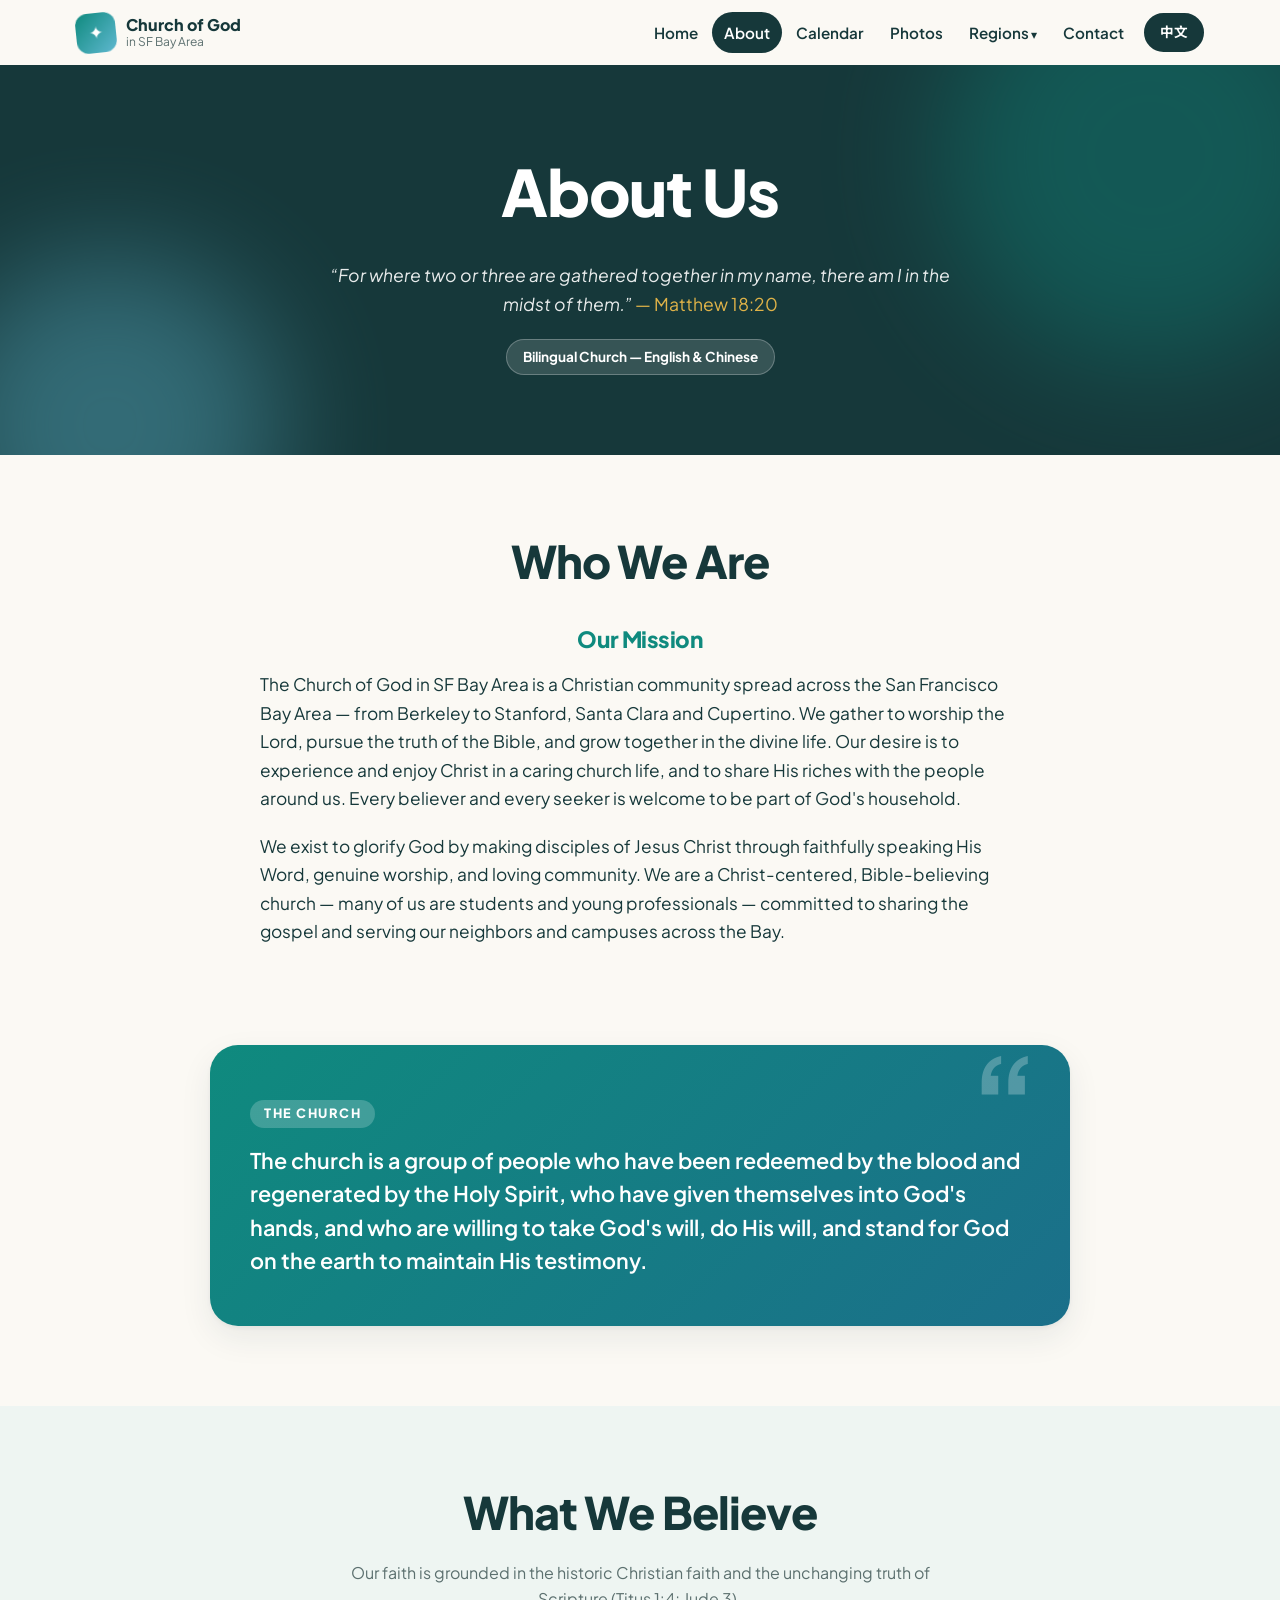
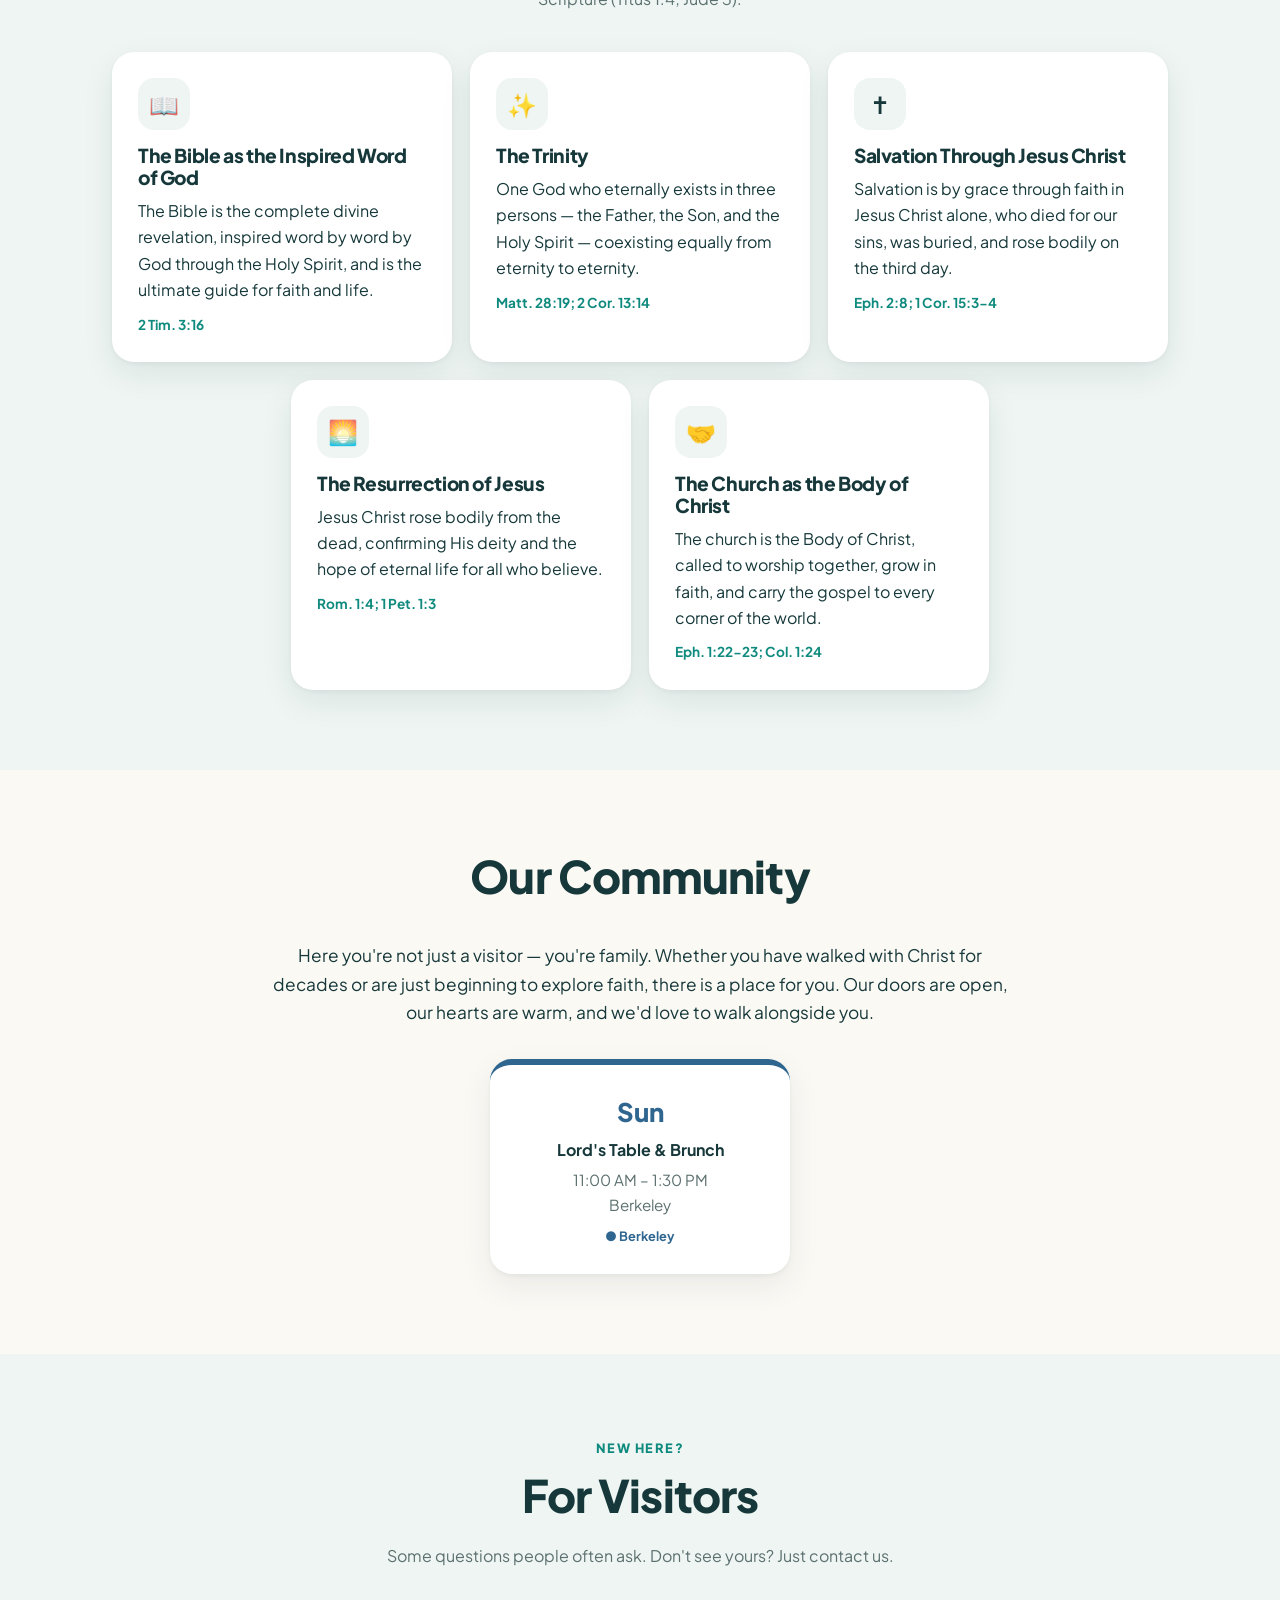
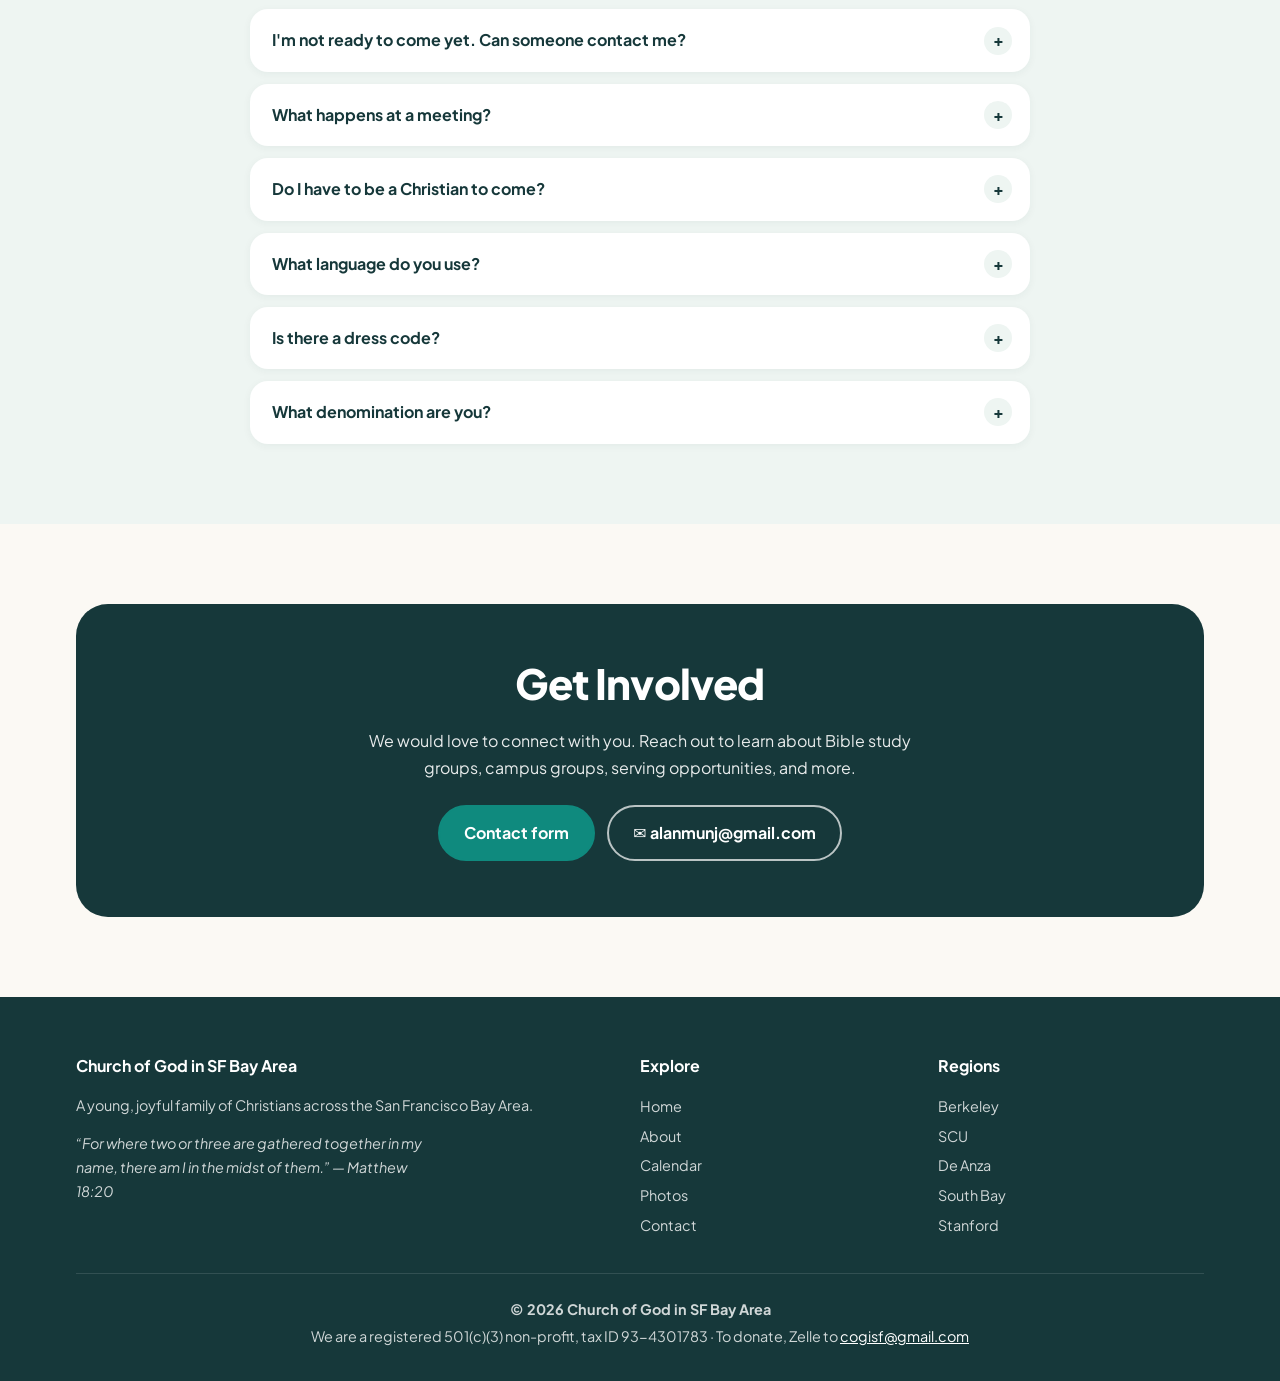
==== commit 053c306e: "English mode shows no Chinese text (except the 中文 switch) Co-Authored-By: Claude Opus 5.5 <noreply@a" ====
--- a/about.html
+++ b/about.html
@@ -29,7 +29,7 @@
           <span class="en">“For where two or three are gathered together in my name, there am I in the midst of them.” <cite>— Matthew 18:20</cite></span>
           <span class="zh">“因为无论在哪里，有两三个人奉我的名聚会，那里就有我在他们中间。” <cite>—— 马太福音 18:20</cite></span>
         </p>
-        <span class="pill"><span class="en">Bilingual Church — English &amp; 中文</span><span class="zh">双语教会 — English &amp; 中文</span></span>
+        <span class="pill"><span class="en">Bilingual Church — English &amp; Chinese</span><span class="zh">双语教会 — English &amp; 中文</span></span>
       </div>
     </section>
 
@@ -145,7 +145,7 @@
           </details>
           <details>
             <summary><span class="en">What language do you use?</span><span class="zh">聚会用什么语言？</span></summary>
-            <div class="answer"><span class="en">We are a bilingual church. Meetings use English and Chinese (中文), and someone is always happy to help translate.</span><span class="zh">我们是双语教会，聚会使用英文和中文，也总有人乐意帮忙翻译。</span></div>
+            <div class="answer"><span class="en">We are a bilingual church. Meetings use English and Chinese, and someone is always happy to help translate.</span><span class="zh">我们是双语教会，聚会使用英文和中文，也总有人乐意帮忙翻译。</span></div>
           </details>
           <details>
             <summary><span class="en">Is there a dress code?</span><span class="zh">需要穿正装吗？</span></summary>
--- a/css/style.css
+++ b/css/style.css
@@ -1,16 +1,17 @@
 :root {
-  --bg: #fffaf2;
+  /* Bay & sunshine: deep teal, sunny yellow, warm cream. */
+  --bg: #fbf9f4;
   --surface: #ffffff;
-  --surface-2: #fff1e2;
-  --ink: #1c1d3a;
-  --muted: #5f6280;
-  --line: #efe6d8;
-  --coral: #ff5e3a;
-  --sun: #ffc53d;
-  --teal: #12a594;
-  --violet: #6b5cff;
+  --surface-2: #eef5f2;
+  --ink: #16383a;
+  --muted: #5c706f;
+  --line: #dde9e4;
+  --primary: #0f8a7e;
+  --primary-rgb: 15, 138, 126;
+  --sun: #f5c04a;
+  --sky: #5fb8d0;
   --radius: 22px;
-  --shadow: 0 2px 4px rgba(28, 29, 58, 0.05), 0 12px 32px rgba(28, 29, 58, 0.08);
+  --shadow: 0 2px 4px rgba(22, 56, 58, 0.05), 0 12px 32px rgba(22, 56, 58, 0.08);
   --font: "Plus Jakarta Sans", "Noto Sans SC", "PingFang SC", "Microsoft YaHei", system-ui, sans-serif;
 }
 
@@ -34,7 +35,7 @@
 html:not([lang="zh-CN"]) .zh { display: none !important; }
 html[lang="zh-CN"] .en { display: none !important; }
 
-a { color: var(--coral); }
+a { color: var(--primary); }
 img { max-width: 100%; display: block; }
 
 h1, h2, h3 { line-height: 1.15; margin: 0 0 0.5em; letter-spacing: -0.02em; }
@@ -49,7 +50,7 @@
   font-weight: 800;
   letter-spacing: 0.12em;
   text-transform: uppercase;
-  color: var(--coral);
+  color: var(--primary);
   margin-bottom: 10px;
 }
 
@@ -68,19 +69,19 @@
   gap: 8px;
   padding: 13px 24px;
   border-radius: 999px;
-  background: var(--coral);
+  background: var(--primary);
   color: #fff;
   text-decoration: none;
   font-weight: 700;
-  border: 2px solid var(--coral);
+  border: 2px solid var(--primary);
   transition: transform 0.15s, box-shadow 0.15s;
   cursor: pointer;
   font-family: inherit;
   font-size: 1rem;
 }
-.btn:hover { transform: translateY(-2px); box-shadow: 0 8px 20px rgba(255, 94, 58, 0.35); }
+.btn:hover { transform: translateY(-2px); box-shadow: 0 8px 20px rgba(var(--primary-rgb), 0.35); }
 .btn-ghost { background: transparent; color: var(--ink); border-color: var(--ink); }
-.btn-ghost:hover { box-shadow: 0 8px 20px rgba(28, 29, 58, 0.15); }
+.btn-ghost:hover { box-shadow: 0 8px 20px rgba(22, 56, 58, 0.15); }
 .btn-white { background: #fff; color: var(--ink); border-color: #fff; }
 .btn-outline-white { background: transparent; color: #fff; border-color: rgba(255, 255, 255, 0.7); }
 
@@ -90,12 +91,12 @@
   position: sticky;
   top: 0;
   z-index: 50;
-  background: rgba(255, 250, 242, 0.85);
+  background: rgba(251, 249, 244, 0.88);
   backdrop-filter: blur(12px);
   -webkit-backdrop-filter: blur(12px);
   transition: box-shadow 0.2s;
 }
-#site-header.scrolled { box-shadow: 0 4px 20px rgba(28, 29, 58, 0.08); }
+#site-header.scrolled { box-shadow: 0 4px 20px rgba(22, 56, 58, 0.08); }
 .header-inner {
   max-width: 1160px;
   margin: 0 auto;
@@ -116,7 +117,7 @@
   width: 40px;
   height: 40px;
   border-radius: 12px;
-  background: linear-gradient(135deg, var(--coral), var(--sun));
+  background: linear-gradient(135deg, var(--primary), var(--sky));
   color: #fff;
   display: grid;
   place-items: center;
@@ -174,7 +175,7 @@
   width: 10px;
   height: 10px;
   border-radius: 50%;
-  background: var(--rc, var(--coral));
+  background: var(--rc, var(--primary));
   flex: none;
 }
 
@@ -225,7 +226,10 @@
 .hero {
   position: relative;
   overflow: hidden;
-  background: var(--ink);
+  background:
+    linear-gradient(100deg, rgba(22, 56, 58, 0.92) 0%, rgba(22, 56, 58, 0.72) 55%, rgba(22, 56, 58, 0.35) 100%),
+    url("../images/photos/hiking.webp") center 30% / cover,
+    var(--ink);
   color: #fff;
   padding: 110px 0 120px;
 }
@@ -233,12 +237,12 @@
   position: absolute;
   border-radius: 50%;
   filter: blur(60px);
-  opacity: 0.55;
+  opacity: 0.4;
   animation: float 14s ease-in-out infinite;
 }
-.blob.b1 { width: 420px; height: 420px; background: var(--coral); top: -120px; right: -80px; }
-.blob.b2 { width: 340px; height: 340px; background: var(--violet); bottom: -140px; left: -60px; animation-delay: -5s; }
-.blob.b3 { width: 260px; height: 260px; background: var(--sun); top: 40%; left: 55%; opacity: 0.35; animation-delay: -9s; }
+.blob.b1 { width: 420px; height: 420px; background: var(--primary); top: -120px; right: -80px; }
+.blob.b2 { width: 340px; height: 340px; background: var(--sky); bottom: -140px; left: -60px; animation-delay: -5s; }
+.blob.b3 { width: 260px; height: 260px; background: var(--sun); top: 40%; left: 55%; opacity: 0.25; animation-delay: -9s; }
 @keyframes float {
   0%, 100% { transform: translate(0, 0) scale(1); }
   33% { transform: translate(30px, -20px) scale(1.08); }
@@ -277,10 +281,7 @@
   max-width: 900px;
 }
 .hl {
-  background: linear-gradient(90deg, var(--sun), var(--coral));
-  -webkit-background-clip: text;
-  background-clip: text;
-  color: transparent;
+  color: var(--sun);
 }
 .hero .lead { font-size: clamp(1.05rem, 2.4vw, 1.3rem); max-width: 640px; opacity: 0.9; margin: 0 0 32px; }
 .hero-ctas { display: flex; gap: 12px; flex-wrap: wrap; }
@@ -326,7 +327,7 @@
 /* ---------- marquee ---------- */
 
 .marquee {
-  background: var(--coral);
+  background: var(--primary);
   color: #fff;
   overflow: hidden;
   white-space: nowrap;
@@ -383,7 +384,7 @@
   right: -50px;
   transition: transform 0.4s;
 }
-.region-card:hover { transform: translateY(-6px) rotate(-0.5deg); box-shadow: 0 20px 40px rgba(28, 29, 58, 0.14); }
+.region-card:hover { transform: translateY(-6px) rotate(-0.5deg); box-shadow: 0 20px 40px rgba(22, 56, 58, 0.14); }
 .region-card:hover::before { transform: scale(2.6); }
 .region-card h3 { font-size: 1.4rem; font-weight: 800; color: var(--rc); margin-bottom: 2px; position: relative; }
 .region-card .area { color: var(--muted); font-size: 0.85rem; margin: 0 0 14px; position: relative; }
@@ -438,9 +439,9 @@
   border-radius: 18px;
   padding: 12px;
   min-height: 170px;
-  box-shadow: 0 2px 8px rgba(28, 29, 58, 0.04);
-}
-.cal-day.is-today { border-color: var(--coral); }
+  box-shadow: 0 2px 8px rgba(22, 56, 58, 0.04);
+}
+.cal-day.is-today { border-color: var(--primary); }
 .cal-day-head {
   display: flex;
   justify-content: space-between;
@@ -449,7 +450,7 @@
 }
 .cal-day-head .dow { font-weight: 800; }
 .cal-day-head .date { color: var(--muted); font-size: 0.85rem; font-weight: 600; }
-.is-today .cal-day-head .date { background: var(--coral); color: #fff; border-radius: 999px; padding: 0 9px; }
+.is-today .cal-day-head .date { background: var(--primary); color: #fff; border-radius: 999px; padding: 0 9px; }
 .cal-none { color: var(--line); text-align: center; padding-top: 28px; font-size: 1.4rem; }
 
 .cal-item {
@@ -518,10 +519,10 @@
   grid-template-columns: repeat(auto-fill, minmax(220px, 1fr));
   gap: 14px;
 }
-/* Mosaic previews show 7 photos: one tall tile + six, which exactly fills 4 or 2 columns. */
-.photo-grid.mosaic { grid-template-columns: repeat(4, 1fr); grid-auto-rows: 200px; }
+/* Home-page mosaic: one big 2x2 tile + four, which exactly fills 4 or 2 columns. */
+.photo-grid.mosaic { grid-template-columns: repeat(4, 1fr); grid-auto-rows: 210px; }
 @media (max-width: 700px) { .photo-grid.mosaic { grid-template-columns: repeat(2, 1fr); grid-auto-rows: 150px; } }
-.photo-grid.mosaic .photo:nth-child(6n + 1) { grid-row: span 2; }
+.photo-grid.mosaic .photo:first-child { grid-column: span 2; grid-row: span 2; }
 .photo {
   position: relative;
   overflow: hidden;
@@ -535,6 +536,11 @@
   color: inherit;
 }
 .photo-grid.mosaic .photo { aspect-ratio: auto; height: 100%; }
+/* Photos page: masonry columns keep each photo's own shape (portrait or landscape). */
+.photo-grid:not(.mosaic) { display: block; columns: 3 260px; column-gap: 14px; }
+.photo-grid:not(.mosaic) .photo { display: block; width: 100%; aspect-ratio: auto; margin-bottom: 14px; break-inside: avoid; }
+.photo-grid:not(.mosaic) .photo img { height: auto; }
+.photo-grid:not(.mosaic) .photo.placeholder { aspect-ratio: 4 / 3; display: grid; }
 .photo img { width: 100%; height: 100%; object-fit: cover; transition: transform 0.5s; }
 .photo:hover img { transform: scale(1.07); }
 .photo .cap {
@@ -560,31 +566,19 @@
   text-align: center;
   color: var(--muted);
   background:
-    repeating-linear-gradient(45deg, transparent 0 14px, rgba(255, 94, 58, 0.06) 14px 28px),
+    repeating-linear-gradient(45deg, transparent 0 14px, rgba(var(--primary-rgb), 0.06) 14px 28px),
     var(--surface-2);
-  border: 2px dashed color-mix(in srgb, var(--rc, var(--coral)) 45%, transparent);
+  border: 2px dashed color-mix(in srgb, var(--rc, var(--primary)) 45%, transparent);
 }
 .photo.placeholder .ph-icon { font-size: 2rem; display: block; margin-bottom: 4px; }
 .photo.placeholder small { font-weight: 600; }
-.photo-filters { display: flex; justify-content: center; flex-wrap: wrap; gap: 8px; margin-bottom: 26px; }
-.photo-filters button {
-  font: inherit;
-  font-weight: 600;
-  font-size: 0.9rem;
-  border: 2px solid var(--line);
-  background: var(--surface);
-  border-radius: 999px;
-  padding: 7px 16px;
-  cursor: pointer;
-}
-.photo-filters button.active { background: var(--ink); color: #fff; border-color: var(--ink); }
 .photos-cta { text-align: center; margin-top: 28px; }
 
 .lightbox {
   position: fixed;
   inset: 0;
   z-index: 100;
-  background: rgba(15, 16, 35, 0.92);
+  background: rgba(10, 30, 32, 0.92);
   display: none;
   align-items: center;
   justify-content: center;
@@ -605,7 +599,7 @@
   font-size: 1.4rem;
   cursor: pointer;
 }
-.lb-btn:hover { background: var(--coral); }
+.lb-btn:hover { background: var(--primary); }
 .lb-close { top: 16px; right: 16px; }
 .lb-prev { left: 16px; top: 50%; transform: translateY(-50%); }
 .lb-next { right: 16px; top: 50%; transform: translateY(-50%); }
@@ -671,13 +665,13 @@
 
 .prose { max-width: 760px; margin: 0 auto; font-size: 1.08rem; }
 .prose p { margin: 0 0 1.1em; }
-.mission-title { text-align: center; font-size: 1.4rem; font-weight: 800; color: var(--coral); margin-bottom: 18px; }
+.mission-title { text-align: center; font-size: 1.4rem; font-weight: 800; color: var(--primary); margin-bottom: 18px; }
 
 .church-quote {
   position: relative;
   max-width: 860px;
   margin: 0 auto;
-  background: linear-gradient(135deg, var(--violet), var(--coral));
+  background: linear-gradient(135deg, var(--primary), #1b6f8a);
   color: #fff;
   border-radius: 28px;
   padding: 48px 40px;
@@ -728,7 +722,7 @@
 }
 .belief h3 { font-size: 1.2rem; font-weight: 800; }
 .belief p { margin: 0 0 10px; }
-.belief .refs { font-size: 0.85rem; font-weight: 700; color: var(--coral); }
+.belief .refs { font-size: 0.85rem; font-weight: 700; color: var(--primary); }
 .belief:hover .refs { color: var(--sun); }
 
 .community { background: var(--surface-2); }
@@ -738,7 +732,7 @@
 .faq details {
   background: var(--surface);
   border-radius: 18px;
-  box-shadow: 0 2px 8px rgba(28, 29, 58, 0.05);
+  box-shadow: 0 2px 8px rgba(22, 56, 58, 0.05);
   overflow: hidden;
 }
 .faq summary {
@@ -764,7 +758,7 @@
   font-weight: 800;
   transition: transform 0.25s, background 0.25s;
 }
-.faq details[open] summary::after { transform: translateY(-50%) rotate(45deg); background: var(--coral); color: #fff; }
+.faq details[open] summary::after { transform: translateY(-50%) rotate(45deg); background: var(--primary); color: #fff; }
 .faq .answer { padding: 0 22px 18px; color: var(--muted); }
 .faq details[open] .answer { animation: pop 0.3s ease both; }
 
@@ -809,11 +803,11 @@
   height: 48px;
   border-radius: 50%;
   border: 0;
-  background: var(--coral);
+  background: var(--primary);
   color: #fff;
   font-size: 1.3rem;
   cursor: pointer;
-  box-shadow: 0 8px 20px rgba(255, 94, 58, 0.4);
+  box-shadow: 0 8px 20px rgba(var(--primary-rgb), 0.4);
   opacity: 0;
   transform: translateY(20px);
   pointer-events: none;
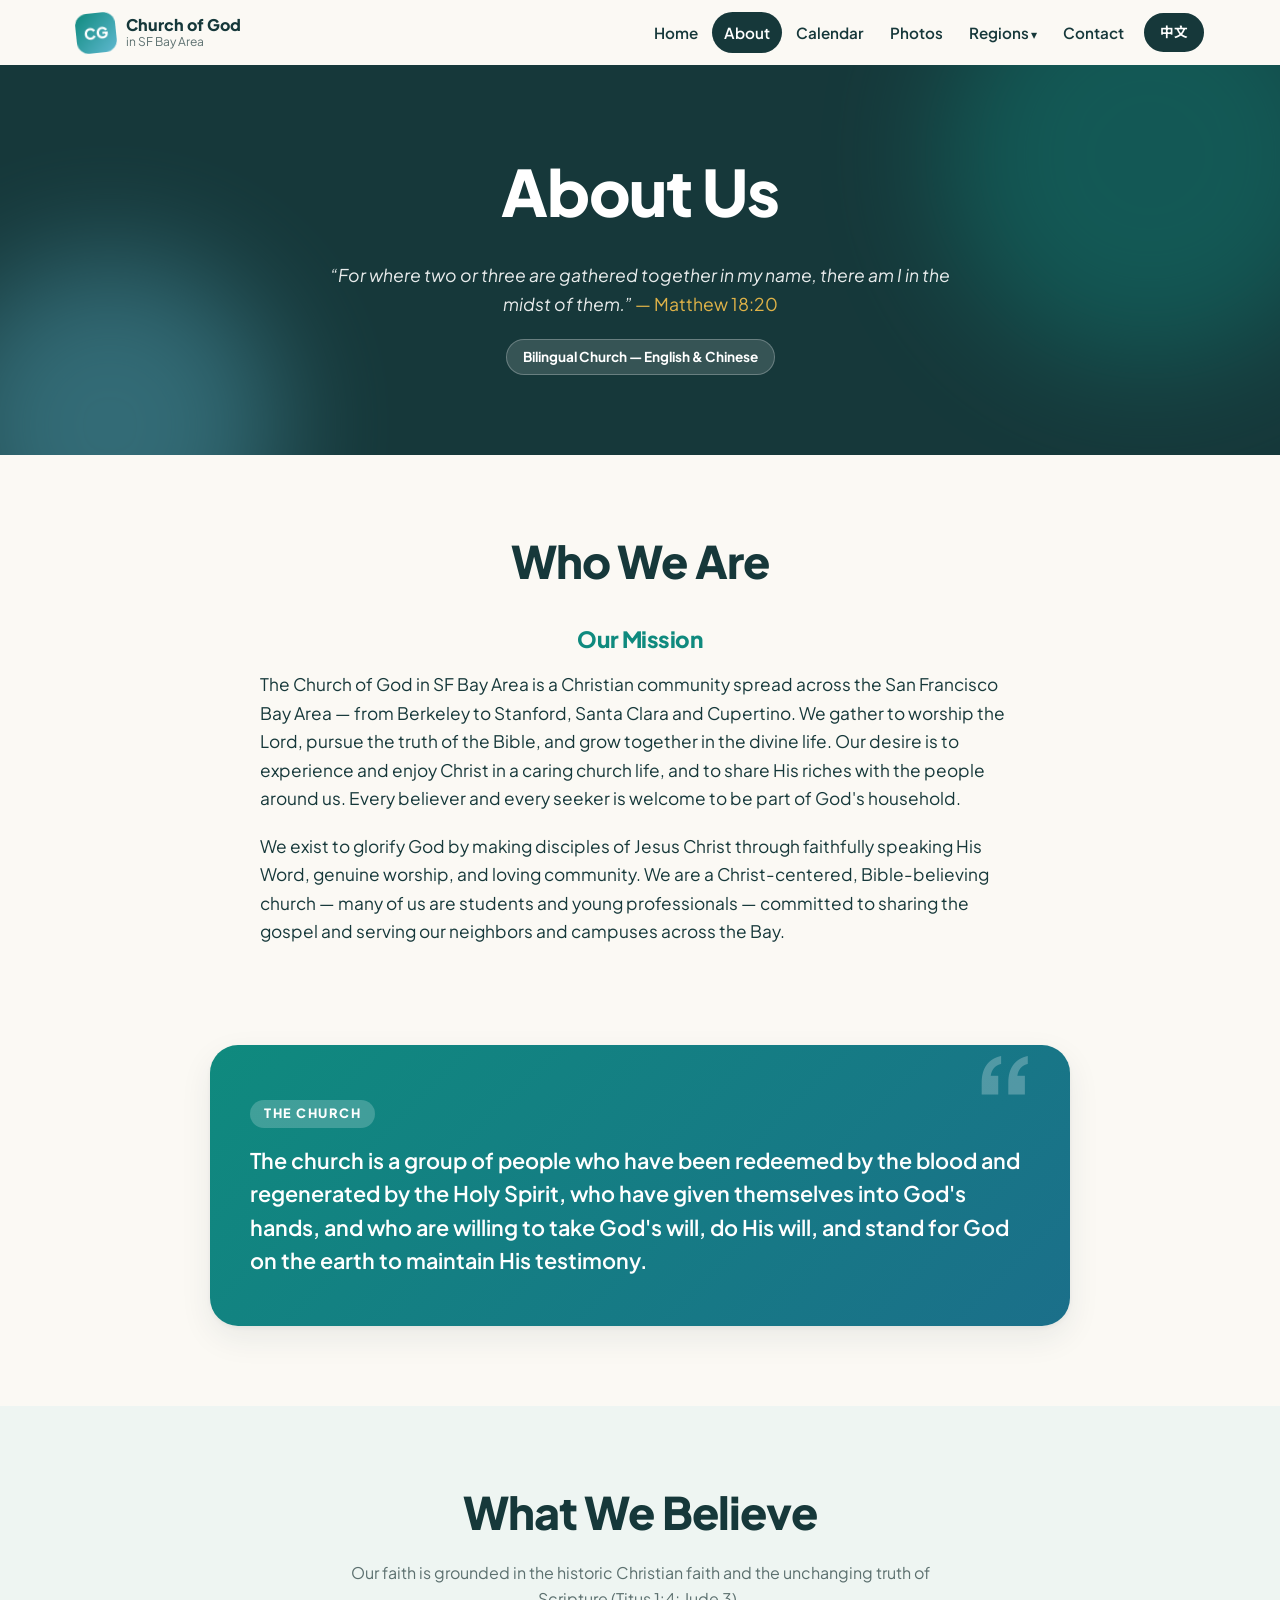
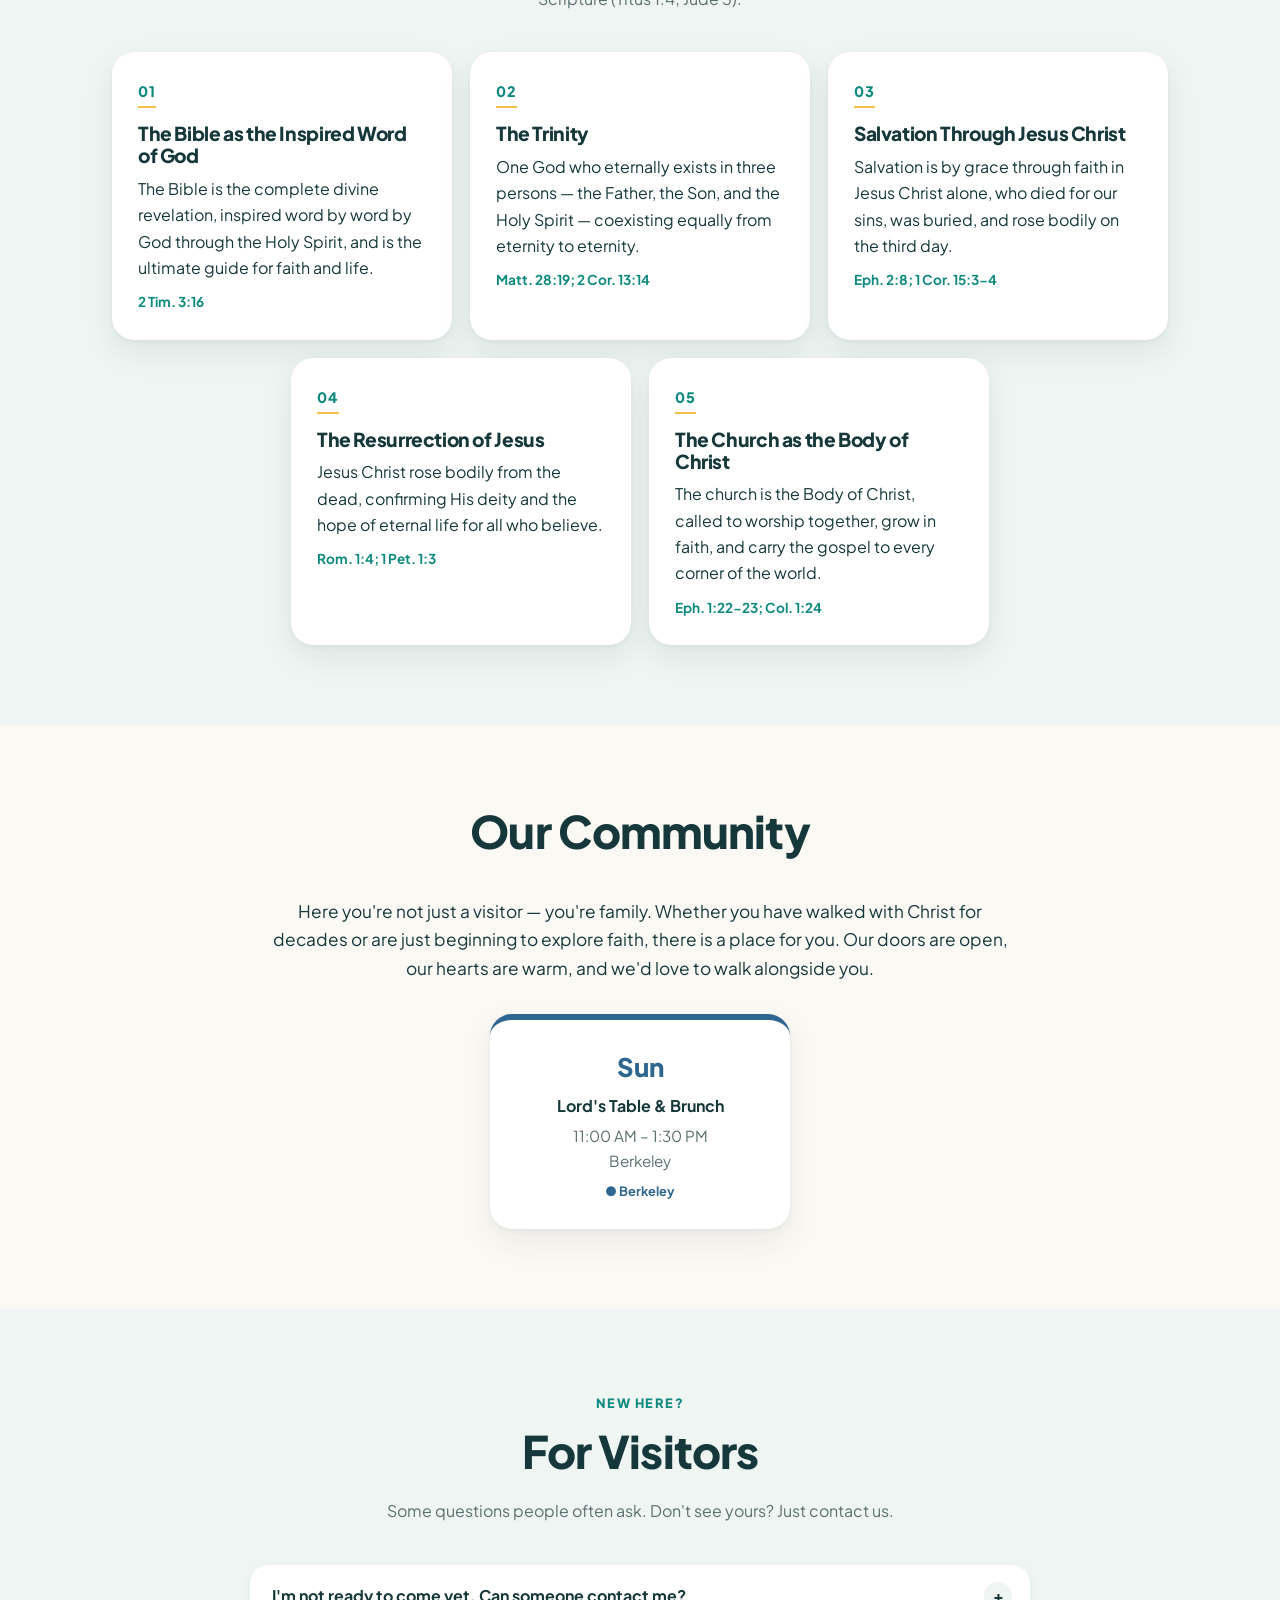
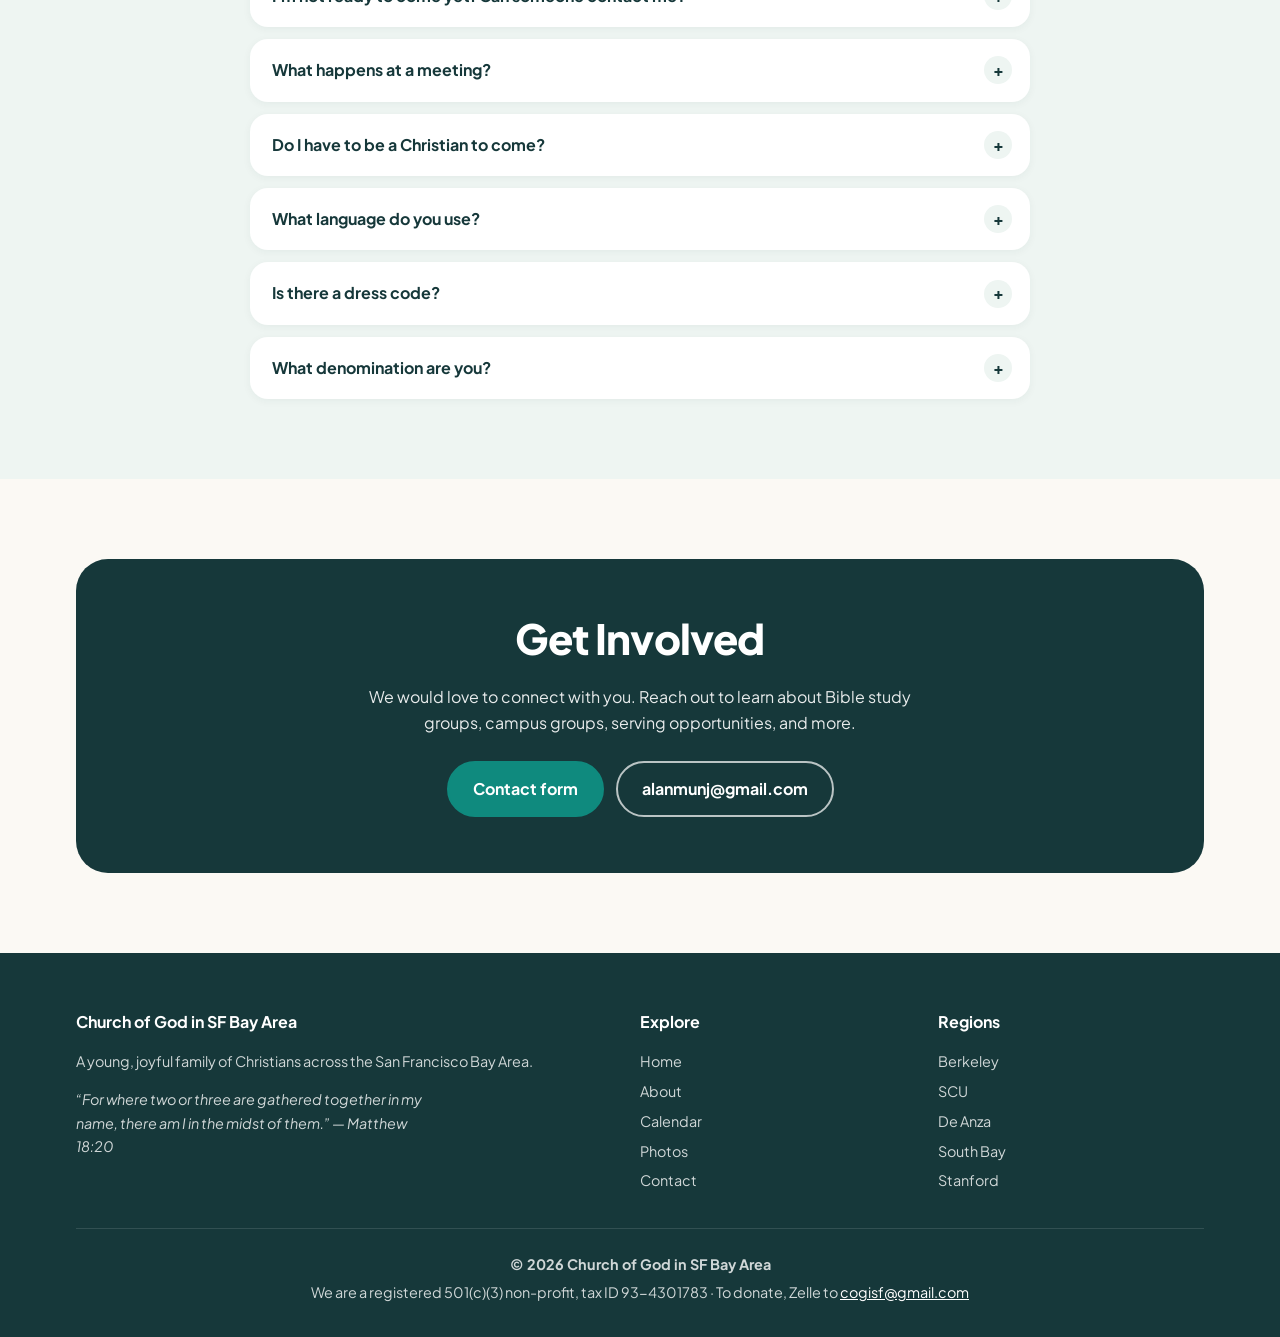
==== commit 669a7419: "Remove emoji/sparkle icons: numbered beliefs, CG logo, plain Special tag Co-Authored-By: Claude Opus" ====
--- a/about.html
+++ b/about.html
@@ -73,31 +73,31 @@
         </div>
         <div class="belief-grid">
           <div class="belief reveal">
-            <div class="icon">📖</div>
+            <div class="num">01</div>
             <h3><span class="en">The Bible as the Inspired Word of God</span><span class="zh">圣经是神所默示的话</span></h3>
             <p><span class="en">The Bible is the complete divine revelation, inspired word by word by God through the Holy Spirit, and is the ultimate guide for faith and life.</span><span class="zh">圣经是神完整的启示，是神借着圣灵逐字默示的，是信仰和生活最终的准则。</span></p>
             <div class="refs"><span class="en">2 Tim. 3:16</span><span class="zh">提后三16</span></div>
           </div>
           <div class="belief reveal">
-            <div class="icon">✨</div>
+            <div class="num">02</div>
             <h3><span class="en">The Trinity</span><span class="zh">三一神</span></h3>
             <p><span class="en">One God who eternally exists in three persons — the Father, the Son, and the Holy Spirit — coexisting equally from eternity to eternity.</span><span class="zh">独一的神，永远存在为父、子、圣灵三者，从永远到永远同时并存、同等。</span></p>
             <div class="refs"><span class="en">Matt. 28:19; 2 Cor. 13:14</span><span class="zh">太二八19；林后十三14</span></div>
           </div>
           <div class="belief reveal">
-            <div class="icon">✝️</div>
+            <div class="num">03</div>
             <h3><span class="en">Salvation Through Jesus Christ</span><span class="zh">借着耶稣基督得救</span></h3>
             <p><span class="en">Salvation is by grace through faith in Jesus Christ alone, who died for our sins, was buried, and rose bodily on the third day.</span><span class="zh">得救是本乎恩、借着信，唯独信耶稣基督。祂为我们的罪死了，埋葬了，第三天身体复活。</span></p>
             <div class="refs"><span class="en">Eph. 2:8; 1 Cor. 15:3-4</span><span class="zh">弗二8；林前十五3～4</span></div>
           </div>
           <div class="belief reveal">
-            <div class="icon">🌅</div>
+            <div class="num">04</div>
             <h3><span class="en">The Resurrection of Jesus</span><span class="zh">耶稣的复活</span></h3>
             <p><span class="en">Jesus Christ rose bodily from the dead, confirming His deity and the hope of eternal life for all who believe.</span><span class="zh">耶稣基督身体从死里复活，证实祂是神，也给一切信的人永远生命的盼望。</span></p>
             <div class="refs"><span class="en">Rom. 1:4; 1 Pet. 1:3</span><span class="zh">罗一4；彼前一3</span></div>
           </div>
           <div class="belief reveal">
-            <div class="icon">🤝</div>
+            <div class="num">05</div>
             <h3><span class="en">The Church as the Body of Christ</span><span class="zh">教会是基督的身体</span></h3>
             <p><span class="en">The church is the Body of Christ, called to worship together, grow in faith, and carry the gospel to every corner of the world.</span><span class="zh">教会是基督的身体，蒙召一同敬拜、在信心里长大，并把福音带到地极。</span></p>
             <div class="refs"><span class="en">Eph. 1:22-23; Col. 1:24</span><span class="zh">弗一22～23；西一24</span></div>
--- a/css/style.css
+++ b/css/style.css
@@ -122,7 +122,8 @@
   display: grid;
   place-items: center;
   font-weight: 800;
-  font-size: 1.1rem;
+  font-size: 0.95rem;
+  letter-spacing: 0.02em;
   transform: rotate(-6deg);
   transition: transform 0.3s;
 }
@@ -466,6 +467,18 @@
 .cal-item.special { background: color-mix(in srgb, var(--sun) 28%, white); }
 @keyframes pop { from { opacity: 0; transform: scale(0.94); } to { opacity: 1; transform: none; } }
 .ci-time { font-weight: 700; color: var(--rc); }
+.ci-tag {
+  display: inline-block;
+  background: var(--sun);
+  color: var(--ink);
+  font-size: 0.68rem;
+  font-weight: 800;
+  text-transform: uppercase;
+  letter-spacing: 0.06em;
+  border-radius: 999px;
+  padding: 1px 7px;
+  vertical-align: 1px;
+}
 .ci-title { font-weight: 800; margin: 2px 0; }
 .ci-meta { color: var(--muted); }
 .ci-add {
@@ -570,7 +583,6 @@
     var(--surface-2);
   border: 2px dashed color-mix(in srgb, var(--rc, var(--primary)) 45%, transparent);
 }
-.photo.placeholder .ph-icon { font-size: 2rem; display: block; margin-bottom: 4px; }
 .photo.placeholder small { font-weight: 600; }
 .photos-cta { text-align: center; margin-top: 28px; }
 
@@ -710,16 +722,17 @@
   transition: transform 0.2s, background 0.2s, color 0.2s;
 }
 .belief:hover { transform: translateY(-6px); background: var(--ink); color: #fff; }
-.belief .icon {
-  width: 52px;
-  height: 52px;
-  border-radius: 16px;
-  display: grid;
-  place-items: center;
-  font-size: 1.5rem;
-  background: var(--surface-2);
+.belief .num {
+  font-size: 0.9rem;
+  font-weight: 800;
+  letter-spacing: 0.08em;
+  color: var(--primary);
+  border-bottom: 2px solid var(--sun);
+  display: inline-block;
+  padding-bottom: 2px;
   margin-bottom: 14px;
 }
+.belief:hover .num { color: var(--sun); }
 .belief h3 { font-size: 1.2rem; font-weight: 800; }
 .belief p { margin: 0 0 10px; }
 .belief .refs { font-size: 0.85rem; font-weight: 700; color: var(--primary); }
